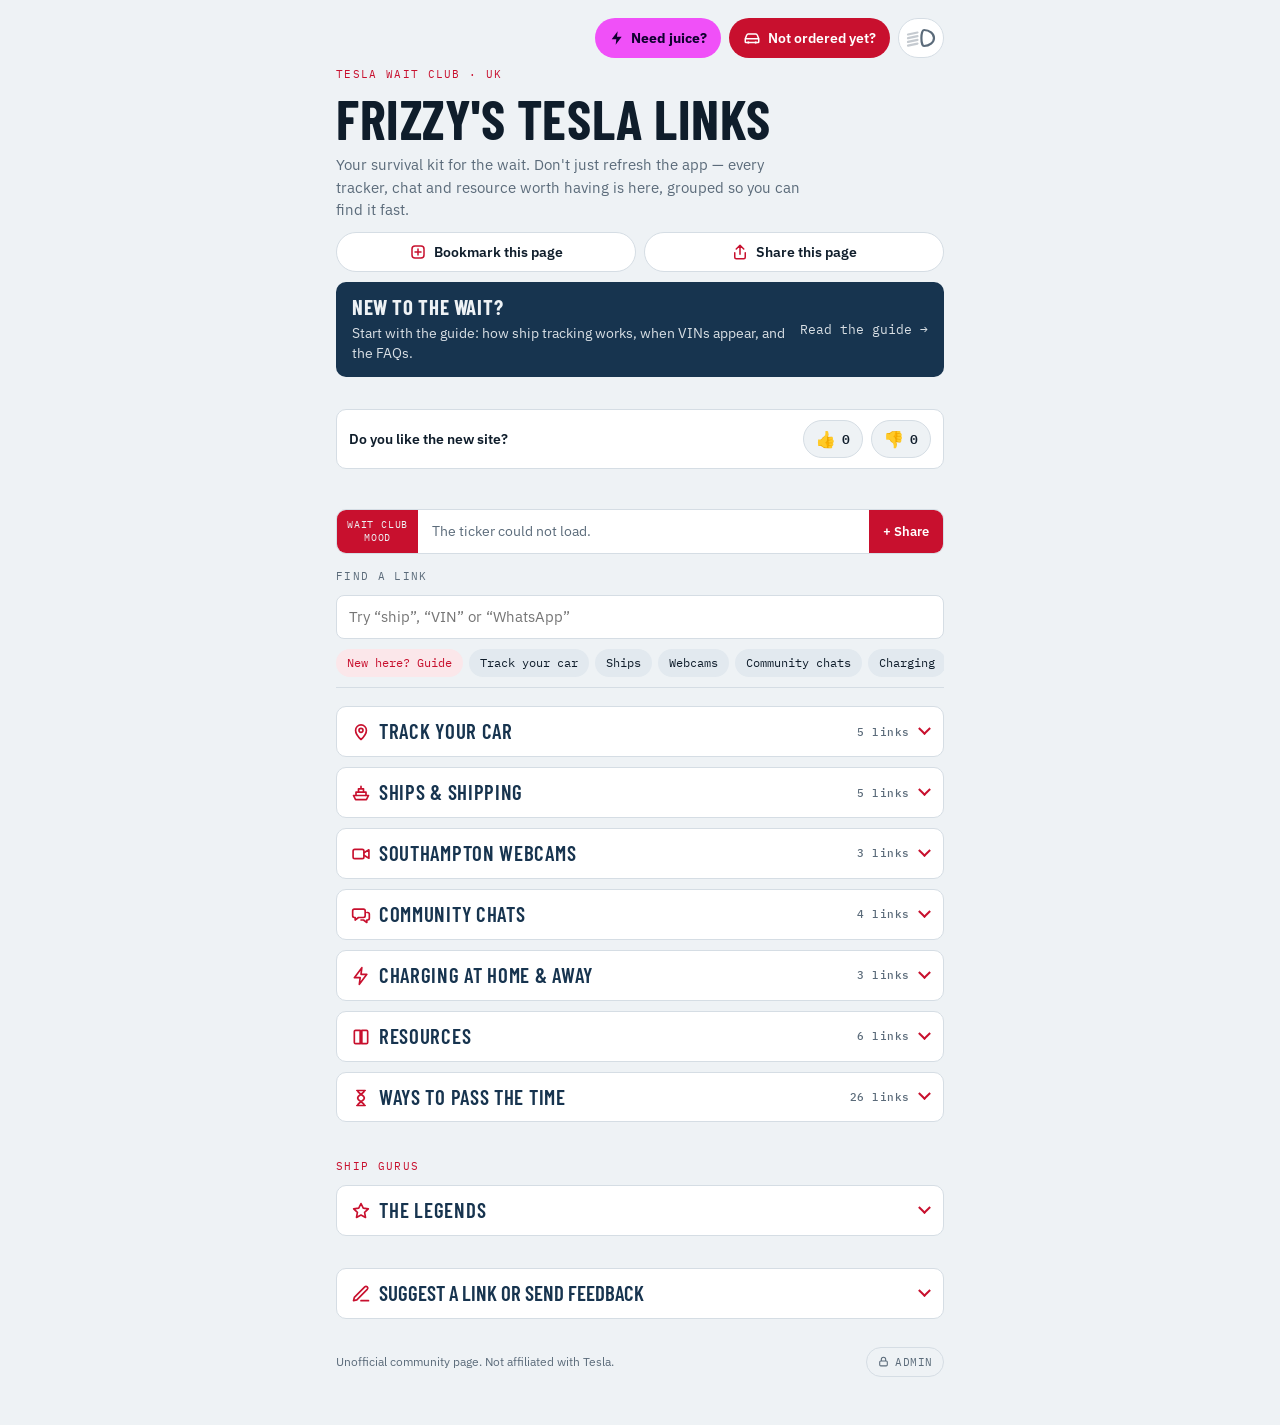
==== index.html @ b21293cb "Add 'Do you like the new site?' thumbs up/down vote Every press counts (max 20 per visitor per hour)" ====
<!doctype html>
<html lang="en-GB">
<head>
<meta charset="utf-8">
<meta name="viewport" content="width=device-width, initial-scale=1, viewport-fit=cover">
<title>Frizzy's Tesla Links</title>
<meta name="description" content="Your survival kit for the Tesla Wait Club: delivery trackers, ship tracking, Southampton webcams, community chats and FAQs.">
<meta property="og:title" content="Frizzy's Tesla Links">
<meta property="og:description" content="Your survival kit for the Tesla Wait Club: trackers, ships, webcams, chats and FAQs.">
<meta property="og:type" content="website">
<meta name="theme-color" content="#17344f">
<link rel="manifest" href="/manifest.webmanifest">
<link rel="apple-touch-icon" href="/icons/apple-touch-icon.png">
<meta name="apple-mobile-web-app-title" content="Tesla Links">
<meta name="mobile-web-app-capable" content="yes">
<meta name="apple-mobile-web-app-capable" content="yes">
<link rel="icon" href="data:image/svg+xml,%3Csvg xmlns='http://www.w3.org/2000/svg' viewBox='0 0 32 32'%3E%3Crect width='32' height='32' rx='7' fill='%2317344f'/%3E%3Cpath d='M6 19h20l-3 6H9z' fill='%23fff'/%3E%3Crect x='11' y='12' width='10' height='6' fill='%23c8102e'/%3E%3C/svg%3E">
<style>:root{padding-top:env(safe-area-inset-top,0px);padding-bottom:env(safe-area-inset-bottom,0px)}body{margin:0}img{max-width:100%}[hidden]{display:none!important}</style>
<link rel="preconnect" href="https://fonts.googleapis.com">
<link rel="preconnect" href="https://fonts.gstatic.com" crossorigin>
<link rel="stylesheet" href="https://fonts.googleapis.com/css2?family=Barlow+Condensed:wght@600;700&family=IBM+Plex+Sans:wght@400;500;600&family=IBM+Plex+Mono:wght@500&display=swap">
<link rel="stylesheet" href="/styles.css">
<script src="/theme.js"></script>
<link rel="preload" href="/api/links" as="fetch" crossorigin>
</head>
<body>
<div class="news" id="news" hidden>
  <a class="news-label" href="https://electrek.co/guides/tesla/" target="_blank" rel="noopener">Tesla news</a>
  <div class="news-viewport"><div class="news-track" id="news-track"></div></div>
</div>
<div class="wrap">
  <div class="topbar" id="topbar">
    <a class="admin-pill" id="admin-pill" href="/admin" hidden><svg viewBox="0 0 24 24" aria-hidden="true"><rect x="5" y="11" width="14" height="9" rx="2" fill="none" stroke="currentColor" stroke-width="2"/><path d="M8 11V8a4 4 0 0 1 8 0v3" fill="none" stroke="currentColor" stroke-width="2"/></svg>Edit links</a>
    <a class="juice-btn" data-id="share-octopus-energy-great-thyme-51" href="https://share.octopus.energy/great-thyme-51" target="_blank" rel="noopener" title="Octopus Energy referral: share £100 when you switch"><svg viewBox="0 0 24 24" aria-hidden="true"><path d="M13 2 4 14h7l-1 8 9-12h-7l1-8z" fill="currentColor"/></svg>Need juice?</a>
    <a class="order-btn" data-id="ts-la-fraser164326" href="https://ts.la/fraser164326" target="_blank" rel="noopener"><svg viewBox="0 0 24 24" aria-hidden="true"><path d="M3 13l2-5a2 2 0 0 1 1.9-1.4h10.2A2 2 0 0 1 19 8l2 5v4a1 1 0 0 1-1 1h-1.5M3 13v4a1 1 0 0 0 1 1h1.5M3 13h18M8.5 18h7" fill="none" stroke="currentColor" stroke-width="2" stroke-linecap="round" stroke-linejoin="round"/><circle cx="7" cy="18" r="1.6" fill="currentColor"/><circle cx="17" cy="18" r="1.6" fill="currentColor"/></svg>Not ordered yet?</a>
  </div>
  <header>
    <div class="eyebrow">Tesla Wait Club · UK</div>
    <h1>Frizzy's Tesla Links</h1>
    <p class="lede">Your survival kit for the wait. Don't just refresh the app — every tracker, chat and resource worth having is here, grouped so you can find it fast.</p>
    <div class="actbar">
      <button type="button" class="act" id="btn-install"><svg viewBox="0 0 24 24" aria-hidden="true"><rect x="4" y="4" width="16" height="16" rx="4" fill="none" stroke="currentColor" stroke-width="2"/><path d="M12 8v8M8 12h8" fill="none" stroke="currentColor" stroke-width="2" stroke-linecap="round"/></svg><span class="label">Add to Home Screen</span></button>
      <button type="button" class="act" id="btn-share" data-url="/"><svg viewBox="0 0 24 24" aria-hidden="true"><path d="M12 3v12M7 8l5-5 5 5M5 13v6a2 2 0 0 0 2 2h10a2 2 0 0 0 2-2v-6" fill="none" stroke="currentColor" stroke-width="2" stroke-linecap="round" stroke-linejoin="round"/></svg><span class="label">Share this page</span></button>
    </div>
    <p class="howto" id="howto" hidden></p>
    <a class="newhere" href="/guide"><strong>New to the wait?</strong><span>Start with the guide: how ship tracking works, when VINs appear, and the FAQs.</span><span class="go">Read the guide →</span></a>
  </header>

  <section class="vote" id="vote" aria-label="Do you like the new site?">
    <span class="vote-q">Do you like the new site?</span>
    <div class="vote-btns">
      <button type="button" class="vote-btn" data-v="up" aria-label="Thumbs up"><span aria-hidden="true">👍</span><span class="vote-n" id="vote-up">0</span></button>
      <button type="button" class="vote-btn" data-v="down" aria-label="Thumbs down"><span aria-hidden="true">👎</span><span class="vote-n" id="vote-down">0</span></button>
    </div>
    <span class="vote-thanks" id="vote-thanks" aria-live="polite"></span>
  </section>

  <section class="mood" id="mood" aria-label="How the Wait Club is feeling">
    <div class="mood-bar">
      <span class="mood-label">Wait Club<br>mood</span>
      <div class="mood-viewport" id="mood-viewport"><div class="mood-track" id="mood-track"><span class="mood-empty">Loading…</span></div></div>
      <button type="button" class="mood-add" id="mood-add" aria-expanded="false" aria-controls="mood-form">+ Share</button>
    </div>
    <form class="mood-form" id="mood-form" hidden novalidate>
      <p class="mood-intro">How are you feeling about the wait today? Your post shows on the ticker for 12 hours.</p>
      <div class="field">
        <label for="mood-name">Your name</label>
        <input id="mood-name" type="text" maxlength="30" autocomplete="nickname" placeholder="First name or TMC username">
      </div>
      <fieldset class="mood-pick">
        <legend>How are you feeling?</legend>
        <div class="mood-options" id="mood-options"></div>
      </fieldset>
      <div class="field">
        <label for="mood-text">Anything to add? <span class="opt">optional, 140 characters</span></label>
        <input id="mood-text" type="text" maxlength="140" placeholder="e.g. VIN just appeared, ship's past Singapore!">
      </div>
      <p class="err" id="mood-err" hidden></p>
      <div class="actions">
        <button type="submit" id="mood-send">Post to the ticker</button>
        <button type="button" class="ghost" id="mood-cancel">Cancel</button>
      </div>
      <p class="hint">Keep it friendly. Posts can be removed by the page owner.</p>
    </form>
  </section>

  <div class="toolbar">
    <label for="q" class="eyebrow" style="color:var(--muted)">Find a link</label>
    <input id="q" class="search" type="search" placeholder="Try “ship”, “VIN” or “WhatsApp”" autocomplete="off">
    <nav class="chips" id="chips" aria-label="Sections">
      <a href="/guide" class="chip-guide">New here? Guide</a>
      <a href="#legends" data-static>Legends</a>
      <a href="#feedback" data-static>Suggest a link</a>
    </nav>
  </div>

  <section class="popular" id="popular" hidden>
    <h2 class="sub">Most used this week</h2>
    <ol class="pop-list" id="pop-list"></ol>
  </section>

  <main id="list" aria-live="polite">
    <p class="loading" id="loading">Loading links…</p>
  </main>
  <p class="empty" id="empty">No links match that. Try a shorter word.</p>

  <template id="extra-passtime" data-fold="Distractions from the internet">
      <h3 class="sub">The official Wait Club routine</h3>
      <ul class="routine">
        <li><span class="tick" aria-hidden="true"></span><span>Check the status in your Tesla app every few minutes of every day</span></li>
        <li><span class="tick" aria-hidden="true"></span><span><a data-id="tesla-com-en-gb-drive" href="https://www.tesla.com/en_gb/drive" target="_blank" rel="noopener">Book a test drive</a>, just for the fun of it</span></li>
        <li><span class="tick" aria-hidden="true"></span><span>Once you know which boat has your car, track it on <a data-id="tesla-propl-eu" href="https://tesla.propl.eu/" target="_blank" rel="noopener">Tesla Ships</a> and <a data-id="marinetraffic-com" href="https://www.marinetraffic.com/" target="_blank" rel="noopener">MarineTraffic</a>, even though you checked 5 minutes ago</span></li>
        <li><span class="tick" aria-hidden="true"></span><span>Check the <a data-id="teslamotorsclub-com-tmc-threads-2025-shipping-movements-319517-l" href="https://teslamotorsclub.com/tmc/threads/2025-shipping-movements.319517/latest" target="_blank" rel="noopener">forums</a></span></li>
        <li><span class="tick" aria-hidden="true"></span><span>Read the latest expert post from <a data-id="teslamotorsclub-com-tmc-search-member" href="https://teslamotorsclub.com/tmc/search/member?user_id=268404" target="_blank" rel="noopener">@Temboa</a></span></li>
      </ul>

  </template>

  <section class="guide" id="legends">
    <div class="eyebrow">Ship gurus</div>
    <h2 class="guide-title">The legends</h2>
    <p class="guide-lede">Looking for help? Watch for posts from these two.</p>

    <div class="legend">
      <div class="legend-head"><span class="handle">@Temboa</span><span class="status on">Active</span></div>
      <p>Active on the TMC forum, currently posting every other day on confirmed and suspected ships.</p>
      <a data-id="teslamotorsclub-com-tmc-search-member" class="legend-link" href="https://teslamotorsclub.com/tmc/search/member?user_id=268404" target="_blank" rel="noopener">See @Temboa's latest posts ↗</a>
    </div>

    <div class="legend">
      <div class="legend-head"><span class="handle">@Mr Miserable</span><span class="status">On a break</span></div>
      <p>Ran the ship (pardon the pun) from the days his first Tesla was built and shipped from the USA. Now taking a well-earned break.</p>
      <details>
        <summary>His story</summary>
        <div class="det">
          <p>How he came to run the shipping forum is a classic case of "if you want it done right, do it yourself".</p>
          <ul>
            <li><strong>The personal quest:</strong> like many early Tesla owners, he was frustrated by the lack of news about his own delivery. So he started digging into maritime data to find the ship carrying his car.</li>
            <li><strong>The method:</strong> he cross-referenced VIN registrations, port schedules at Pier 80 in San Francisco, and satellite AIS tracking of car carriers.</li>
            <li><strong>The name:</strong> legend has it his username reflects the miserable experience of waiting for a Tesla with no updates. By sharing what he found on TMC, he went from frustrated customer to the main source of information for thousands of others.</li>
            <li><strong>Taking the helm:</strong> his tracking became so accurate, often beating Tesla's own sales advisers on delivery dates, that he was asked to lead and moderate the Shipping Movements threads.</li>
          </ul>
          <p><strong>What he gave the community</strong></p>
          <ul>
            <li><strong>The shipping spreadsheet:</strong> detailed tracking of every ship from Pier 80 to Zeebrugge or Oslo.</li>
            <li><strong>Ship-spotting guides:</strong> he taught people to use the Panama Canal webcams to watch their cars pass through the locks.</li>
            <li><strong>The support group:</strong> he turned the miserable wait into a shared hobby, where waiting became an investigative sport.</li>
          </ul>
        </div>
      </details>
    </div>
  </section>

  <div class="contact" id="feedback">
    <h2>Suggest a link or send feedback</h2>
    <p>Found something useful for the wait, or spotted a broken link? Send it here.</p>
    <form id="fb" class="fb" novalidate>
      <div class="field">
        <label for="fb-type">What's it about?</label>
        <select id="fb-type">
          <option>Suggest a new link</option>
          <option>A link is broken or out of date</option>
          <option>Correction to the guide or FAQs</option>
          <option>General feedback</option>
        </select>
      </div>
      <div class="field">
        <label for="fb-name">Your name or TMC username <span class="opt">optional</span></label>
        <input id="fb-name" type="text" autocomplete="name" maxlength="80">
      </div>
      <div class="field">
        <label for="fb-link">Link <span class="opt">optional</span></label>
        <input id="fb-link" type="url" inputmode="url" placeholder="https://" maxlength="600">
      </div>
      <div class="field">
        <label for="fb-msg">Message</label>
        <textarea id="fb-msg" rows="4" maxlength="2000" placeholder="What is it, and why is it useful?"></textarea>
      </div>
      <p class="err" id="fb-err" hidden></p>
      <div class="actions">
        <button type="submit" id="fb-send">Send</button>
      </div>
      <p class="ok" id="fb-ok" hidden>Thanks, your message has been sent.</p>
    </form>
  </div>

  <section class="stats" id="stats" aria-label="Site stats">
    <h2 class="sub">Site stats</h2>
    <dl class="stat-grid">
      <div class="stat"><dt>Visitors</dt><dd><span class="stat-n" id="st-v-total">–</span><span class="stat-when">since Oct 2026</span></dd></div>
      <div class="stat"><dt>Visitors</dt><dd><span class="stat-n" id="st-v-week">–</span><span class="stat-when">last 7 days</span></dd></div>
      <div class="stat"><dt>Link clicks</dt><dd><span class="stat-n" id="st-c-total">–</span><span class="stat-when">since Oct 2026</span></dd></div>
      <div class="stat"><dt>Link clicks</dt><dd><span class="stat-n" id="st-c-week">–</span><span class="stat-when">last 7 days</span></dd></div>
    </dl>
  </section>

  <footer><span>Unofficial community page. Not affiliated with Tesla.</span><a class="admin-link" href="/admin"><svg viewBox="0 0 24 24" aria-hidden="true"><rect x="5" y="11" width="14" height="9" rx="2" fill="none" stroke="currentColor" stroke-width="2"/><path d="M8 11V8a4 4 0 0 1 8 0v3" fill="none" stroke="currentColor" stroke-width="2"/></svg>Admin</a></footer>
</div>
<script src="/share.js" defer></script>
<script src="/app.js" defer></script>
<script defer src="/_vercel/insights/script.js"></script>
</body>
</html>
---- styles.css ----
/* Layout: a single-column "shipping manifest" — grouped link rows with port-code tags, sticky search and section chips */
:root {
  --bg: #eef2f5;
  --surface: #ffffff;
  --ink: #0f1d2b;
  --muted: #5b6b7a;
  --line: #d5dde4;
  --accent: #c8102e;
  --accent-soft: #fbe7ea;
  --harbour: #17344f;
  --chip: #e2e9ef;
  --beam: #e8a400;
  --octo: #f050f8;
  --octo-ink: #100030;
  --font-display: "Barlow Condensed", "Arial Narrow", sans-serif;
  --font-body: "IBM Plex Sans", system-ui, -apple-system, "Segoe UI", sans-serif;
  --font-mono: "IBM Plex Mono", ui-monospace, Menlo, monospace;
}
@media (prefers-color-scheme: dark) {
  :root:not([data-theme="light"]) {
    --bg: #0b141d; --surface: #13202c; --ink: #e7eef4; --muted: #93a4b4;
    --line: #22344a; --accent: #ff4d5e; --accent-soft: #3a1820; --harbour: #8fb7da; --chip: #1c2d3d; --beam: #ffd34d;
    color-scheme: dark;
  }
}
:root[data-theme="dark"] {
  --bg: #0b141d; --surface: #13202c; --ink: #e7eef4; --muted: #93a4b4;
  --line: #22344a; --accent: #ff4d5e; --accent-soft: #3a1820; --harbour: #8fb7da; --chip: #1c2d3d; --beam: #ffd34d;
  color-scheme: dark;
}
* { box-sizing: border-box; }
body { background: var(--bg); color: var(--ink); font-family: var(--font-body); font-size: 15px; line-height: 1.5; }
.wrap { max-width: 640px; margin: 0 auto; padding-inline: 16px; padding-block: 28px 48px; }

header { display: grid; gap: 10px; padding-block-end: 18px; }
.eyebrow { font-family: var(--font-mono); font-size: 11px; letter-spacing: .12em; text-transform: uppercase; color: var(--accent); }
h1 { font-family: var(--font-display); font-weight: 700; font-size: clamp(2.4rem, 9vw, 3.4rem); line-height: .95; margin: 0; letter-spacing: .01em; text-transform: uppercase; text-wrap: balance; }
.lede { margin: 0; color: var(--muted); max-width: 52ch; }

.toolbar { position: sticky; top: env(safe-area-inset-top, 0px); z-index: 5; background: var(--bg); padding-block: 10px; display: grid; gap: 10px; border-bottom: 1px solid var(--line); }
.search { width: 100%; font: inherit; color: var(--ink); background: var(--surface); border: 1px solid var(--line); border-radius: 8px; padding: 10px 12px; }
.search:focus { outline: 2px solid var(--accent); outline-offset: 1px; border-color: transparent; }
.chips { display: flex; gap: 6px; overflow-x: auto; scrollbar-width: none; }
.chips a { flex: none; font-family: var(--font-mono); font-size: 12px; text-decoration: none; color: var(--ink); background: var(--chip); border-radius: 999px; padding: 5px 11px; }
.chips a:hover, .chips a:focus-visible { background: var(--harbour); color: var(--bg); outline: none; }

section { padding-block-start: 26px; scroll-margin-top: 110px; }
section h2 { display: flex; align-items: baseline; gap: 10px; font-family: var(--font-display); font-weight: 600; font-size: 1.45rem; text-transform: uppercase; letter-spacing: .03em; margin: 0 0 4px; color: var(--harbour); }
section h2 .count { font-family: var(--font-mono); font-size: 11px; font-weight: 500; color: var(--muted); letter-spacing: .05em; }
section > p { margin: 0 0 10px; color: var(--muted); font-size: 13.5px; }

ul.links { list-style: none; margin: 0; padding: 0; background: var(--surface); border: 1px solid var(--line); border-radius: 10px; overflow: hidden; }
ul.links li + li { border-top: 1px solid var(--line); }
ul.links a { display: grid; grid-template-columns: 52px 1fr auto; gap: 12px; align-items: center; padding: 12px 14px; color: inherit; text-decoration: none; }
ul.links a:hover { background: var(--chip); }
ul.links a:focus-visible { outline: 2px solid var(--accent); outline-offset: -2px; }
.code { font-family: var(--font-mono); font-size: 11px; letter-spacing: .06em; color: var(--harbour); border: 1px solid var(--line); border-radius: 4px; text-align: center; padding: 3px 0; }
.txt { min-width: 0; }
.txt strong { display: block; font-weight: 600; }
.txt span { display: block; color: var(--muted); font-size: 13px; }
.host { font-family: var(--font-mono); font-size: 11px; color: var(--muted); white-space: nowrap; }
.arrow { color: var(--accent); }
@media (max-width: 460px) { .host-name { display: none; } }

.guide { padding-block: 4px 22px; display: grid; gap: 10px; }
.guide-title { font-family: var(--font-display); font-weight: 600; font-size: 1.6rem; line-height: 1.05; text-wrap: balance; text-transform: uppercase; letter-spacing: .03em; margin: 0; color: var(--harbour); }
.guide-lede { margin: 0; color: var(--muted); font-size: 13.5px; }
.voyage { list-style: none; margin: 4px 0 6px; padding: 0 0 0 18px; border-left: 2px dashed var(--harbour); display: grid; gap: 12px; }
.voyage li { position: relative; display: grid; gap: 1px; }
.voyage li::before { content: ""; position: absolute; left: -25px; top: 5px; width: 12px; height: 12px; border-radius: 50%; background: var(--bg); border: 2px solid var(--harbour); }
.voyage li:last-child::before { background: var(--accent); border-color: var(--accent); }
.stop { font-family: var(--font-mono); font-size: 12px; letter-spacing: .06em; text-transform: uppercase; color: var(--harbour); }
.what { font-size: 14px; }
details { background: var(--surface); border: 1px solid var(--line); border-radius: 10px; }
summary { cursor: pointer; font-weight: 600; padding: 12px 14px; list-style: none; display: flex; justify-content: space-between; gap: 12px; }
summary::-webkit-details-marker { display: none; }
summary::after { content: "+"; font-family: var(--font-mono); color: var(--accent); }
details[open] summary::after { content: "–"; }
summary:focus-visible { outline: 2px solid var(--accent); outline-offset: -2px; border-radius: 10px; }
.det { padding: 0 14px 14px; display: grid; gap: 10px; font-size: 14px; max-width: 65ch; }
.det p, .det ul { margin: 0; }
.det ul { padding-left: 18px; display: grid; gap: 6px; }
.det a { color: var(--accent); }
.route { border-collapse: collapse; width: 100%; font-size: 13.5px; font-variant-numeric: tabular-nums; }
.route th, .route td { text-align: left; padding: 6px 8px; border-bottom: 1px solid var(--line); }
.route th { font-family: var(--font-mono); font-size: 11px; font-weight: 500; text-transform: uppercase; letter-spacing: .05em; color: var(--muted); }
.route td:last-child, .route th:last-child { text-align: right; white-space: nowrap; }
#legends { margin-top: 26px; scroll-margin-top: 110px; }
#guide, #faqs { scroll-margin-top: 110px; }
.legend { background: var(--surface); border: 1px solid var(--line); border-radius: 10px; padding: 14px; display: grid; gap: 8px; }
.legend p { margin: 0; font-size: 14px; }
.legend details { border: 0; border-top: 1px solid var(--line); border-radius: 0; margin-inline: -14px; margin-bottom: -14px; }
.legend-head { display: flex; justify-content: space-between; align-items: baseline; gap: 10px; flex-wrap: wrap; }
.handle { font-family: var(--font-display); font-weight: 700; font-size: 1.35rem; letter-spacing: .02em; }
.status { font-family: var(--font-mono); font-size: 11px; text-transform: uppercase; letter-spacing: .06em; color: var(--muted); background: var(--chip); padding: 2px 8px; border-radius: 999px; }
.status.on { color: var(--accent); background: var(--accent-soft); }
.legend-link { color: var(--accent); font-size: 13.5px; font-weight: 600; text-decoration: none; }
.legend-link:hover { text-decoration: underline; }
.sub { font-family: var(--font-mono); font-size: 11px; font-weight: 500; text-transform: uppercase; letter-spacing: .1em; color: var(--muted); margin: 16px 0 8px; }
.routine { list-style: none; margin: 0; padding: 0; display: grid; gap: 8px; }
.routine li { display: grid; grid-template-columns: 18px 1fr; gap: 10px; align-items: start; font-size: 14px; }
.routine .tick { width: 16px; height: 16px; margin-top: 3px; border: 2px solid var(--harbour); border-radius: 4px; }
.routine a { color: var(--accent); }
.fun { list-style: none; margin: 0; padding: 0; display: grid; grid-template-columns: repeat(auto-fill, minmax(min(100%, 260px), 1fr)); gap: 8px; }
.fun a { height: 100%; display: grid; align-content: start; gap: 3px; padding: 11px 13px; background: var(--surface); border: 1px solid var(--line); border-radius: 8px; color: inherit; text-decoration: none; }
.fun a:hover { border-color: var(--harbour); }
.fun a:focus-visible { outline: 2px solid var(--accent); outline-offset: 1px; }
.fun strong { font-weight: 600; }
.fun span { color: var(--muted); font-size: 13px; }
.fun .tag { justify-self: start; margin-top: 4px; font-style: normal; font-family: var(--font-mono); font-size: 10.5px; letter-spacing: .05em; text-transform: uppercase; color: var(--harbour); background: var(--chip); padding: 2px 7px; border-radius: 999px; }
.fun .tag.ev { color: var(--accent); background: var(--accent-soft); }
.empty { display: none; padding: 30px 0; color: var(--muted); text-align: center; }

.contact { margin-top: 30px; display: grid; gap: 8px; padding: 16px; border: 1px dashed var(--line); border-radius: 10px; }
.contact h2 { font-family: var(--font-display); font-weight: 600; text-transform: uppercase; font-size: 1.2rem; margin: 0; color: var(--harbour); }
.contact p { margin: 0; color: var(--muted); font-size: 13.5px; }
.mailrow { display: flex; flex-wrap: wrap; gap: 8px; align-items: center; }
.mail { font-family: var(--font-mono); font-size: 13px; user-select: all; background: var(--chip); padding: 6px 10px; border-radius: 6px; overflow-wrap: anywhere; }
button { font: inherit; font-size: 13px; font-weight: 600; cursor: pointer; color: #fff; background: var(--accent); border: 0; border-radius: 6px; padding: 7px 14px; }
button:focus-visible { outline: 2px solid var(--ink); outline-offset: 2px; }
.fb { display: grid; gap: 12px; margin-top: 4px; }
.field { display: grid; gap: 4px; }
.field label { font-size: 13px; font-weight: 600; }
.opt { font-weight: 400; color: var(--muted); font-size: 12px; }
.fb input, .fb select, .fb textarea { width: 100%; font: inherit; font-size: 15px; color: var(--ink); background: var(--surface); border: 1px solid var(--line); border-radius: 8px; padding: 9px 11px; }
.fb textarea { resize: vertical; min-height: 90px; }
.fb input:focus, .fb select:focus, .fb textarea:focus { outline: 2px solid var(--accent); outline-offset: 1px; border-color: transparent; }
.actions { display: flex; flex-wrap: wrap; gap: 8px; }
.actions button { padding: 10px 16px; font-size: 14px; }
button.ghost { background: transparent; color: var(--ink); border: 1px solid var(--line); }
.err { margin: 0; color: var(--accent); font-size: 13px; font-weight: 600; }
.hint { margin: 0; font-size: 12.5px; color: var(--muted); }
.contact { scroll-margin-top: 110px; }
footer { margin-top: 28px; font-size: 12px; color: var(--muted); display: flex; justify-content: space-between; align-items: center; gap: 12px; flex-wrap: wrap; }
@media (prefers-reduced-motion: no-preference) { html { scroll-behavior: smooth; } }

/* New-visitor banner and guide page */
.newhere { display: grid; grid-template-columns: 1fr auto; gap: 4px 14px; align-items: center; background: var(--harbour); color: var(--bg); border-radius: 10px; padding: 14px 16px; text-decoration: none; }
.newhere strong { font-family: var(--font-display); font-weight: 700; font-size: 1.3rem; line-height: 1.1; text-transform: uppercase; letter-spacing: .03em; }
.newhere span { grid-column: 1; font-size: 13.5px; opacity: .9; }
.newhere .go { grid-column: 2; grid-row: 1 / span 2; font-family: var(--font-mono); font-size: 13px; white-space: nowrap; }
.newhere:hover .go { text-decoration: underline; }
.newhere:focus-visible { outline: 2px solid var(--accent); outline-offset: 2px; }
.chips a.chip-guide { background: var(--accent-soft); color: var(--accent); }
.back { font-family: var(--font-mono); font-size: 12px; color: var(--accent); text-decoration: none; justify-self: start; }
.back:hover { text-decoration: underline; }
.cta { margin-top: 26px; display: grid; gap: 8px; justify-items: start; padding: 16px; border: 1px dashed var(--line); border-radius: 10px; }
.cta p { margin: 0; color: var(--muted); font-size: 14px; }
.btn { display: inline-block; font-weight: 600; font-size: 14px; color: #fff; background: var(--accent); border-radius: 6px; padding: 10px 16px; text-decoration: none; }
.btn:focus-visible { outline: 2px solid var(--ink); outline-offset: 2px; }

/* Share and Add to Home Screen */
.actbar { display: flex; flex-wrap: wrap; gap: 8px; }
.act { flex: 1 1 0; min-width: max-content; justify-content: center; display: inline-flex; align-items: center; gap: 7px; font: inherit; font-size: 13.5px; font-weight: 600; color: var(--ink); background: var(--surface); border: 1px solid var(--line); border-radius: 999px; padding: 9px 12px; cursor: pointer; }
.act svg { width: 18px; height: 18px; color: var(--accent); flex: none; }
.act:hover { border-color: var(--harbour); }
.act:focus-visible { outline: 2px solid var(--accent); outline-offset: 2px; }
.howto { margin: 0; font-size: 13.5px; background: var(--accent-soft); border-radius: 8px; padding: 10px 12px; }
.howto kbd { font-family: var(--font-mono); font-size: 12px; background: var(--surface); border: 1px solid var(--line); border-radius: 4px; padding: 1px 5px; }
.ios-share { display: inline-block; width: 15px; height: 15px; vertical-align: -2px; background: currentColor; -webkit-mask: url("data:image/svg+xml,%3Csvg xmlns='http://www.w3.org/2000/svg' viewBox='0 0 24 24'%3E%3Cpath d='M12 3v12M7 8l5-5 5 5M5 13v6a2 2 0 0 0 2 2h10a2 2 0 0 0 2-2v-6' fill='none' stroke='black' stroke-width='2.2' stroke-linecap='round' stroke-linejoin='round'/%3E%3C/svg%3E") center/contain no-repeat; mask: url("data:image/svg+xml,%3Csvg xmlns='http://www.w3.org/2000/svg' viewBox='0 0 24 24'%3E%3Cpath d='M12 3v12M7 8l5-5 5 5M5 13v6a2 2 0 0 0 2 2h10a2 2 0 0 0 2-2v-6' fill='none' stroke='black' stroke-width='2.2' stroke-linecap='round' stroke-linejoin='round'/%3E%3C/svg%3E") center/contain no-repeat; }

/* Click counts */
.hits { font-family: var(--font-mono); font-size: 11px; color: var(--muted); font-variant-numeric: tabular-nums; white-space: nowrap; }
.hits:not(:empty) { margin-right: 6px; }
.host .hits:not(:empty) + .arrow { margin-left: 0; }
.fun .hits:empty { display: none; }
.fun .hits { justify-self: start; margin-top: 2px; }
@media (max-width: 460px) { .host { display: inline-flex; align-items: baseline; } }

/* Loading, popular row, feedback states */
.loading { color: var(--muted); padding: 26px 0; margin: 0; }
.popular { padding-block-start: 18px; }
.popular.searching { display: none; }
.popular .sub { margin-top: 0; }
.pop-list { list-style: none; margin: 0; padding: 0; display: flex; gap: 8px; overflow-x: auto; scrollbar-width: none; counter-reset: pop; }
.pop-list li { flex: none; counter-increment: pop; }
.pop-list a { display: grid; gap: 2px; min-width: 150px; max-width: 220px; padding: 10px 12px 10px 34px; position: relative; background: var(--surface); border: 1px solid var(--line); border-radius: 10px; color: inherit; text-decoration: none; }
.pop-list a::before { content: counter(pop); position: absolute; left: 12px; top: 10px; font-family: var(--font-display); font-weight: 700; font-size: 1.2rem; line-height: 1; color: var(--accent); }
.pop-list a:hover { border-color: var(--harbour); }
.pop-list a:focus-visible { outline: 2px solid var(--accent); outline-offset: 1px; }
.pop-list strong { font-weight: 600; font-size: 14px; white-space: nowrap; overflow: hidden; text-overflow: ellipsis; }
.pop-n { font-family: var(--font-mono); font-size: 11px; color: var(--muted); }
.btn-ghost { display: inline-flex; align-items: center; font-size: 14px; font-weight: 600; color: var(--ink); border: 1px solid var(--line); border-radius: 6px; padding: 10px 16px; text-decoration: none; }
.btn-ghost:focus-visible { outline: 2px solid var(--ink); outline-offset: 2px; }
button:disabled { opacity: .6; cursor: progress; }
.ok { margin: 0; color: var(--harbour); font-weight: 600; font-size: 14px; }

/* Admin access */
.admin-link { display: inline-flex; align-items: center; gap: 5px; color: var(--muted); text-decoration: none; font-family: var(--font-mono); font-size: 11px; letter-spacing: .05em; text-transform: uppercase; padding: 6px 10px; border: 1px solid var(--line); border-radius: 999px; }
.admin-link:hover { color: var(--ink); border-color: var(--harbour); }
.admin-link svg, .admin-pill svg { width: 13px; height: 13px; flex: none; }
.admin-link:focus-visible, .admin-pill:focus-visible { outline: 2px solid var(--accent); outline-offset: 2px; }
.wrap { position: relative; }
.admin-pill { position: absolute; top: 20px; right: 72px; z-index: 6; display: inline-flex; align-items: center; gap: 6px; font-size: 13px; font-weight: 600; color: var(--bg); background: var(--harbour); text-decoration: none; border-radius: 999px; padding: 7px 13px; }

/* Collapsible card lists */
details.fold { background: transparent; border: 0; border-radius: 0; margin-top: 16px; }
details.fold > summary { display: flex; align-items: center; gap: 10px; padding: 12px 14px; background: var(--surface); border: 1px solid var(--line); border-radius: 10px; font-weight: 600; }
details.fold > summary::after { content: "Show"; margin-left: auto; font-family: var(--font-mono); font-size: 12px; font-weight: 500; color: var(--accent); }
details.fold[open] > summary::after { content: "Hide"; }
details.fold > summary:hover { border-color: var(--harbour); }
.fold-n { font-family: var(--font-mono); font-size: 11px; font-weight: 500; color: var(--muted); background: var(--chip); border-radius: 999px; padding: 2px 8px; }
details.fold[open] > ul.fun { margin-top: 8px; }

/* Collapsible main sections */
section.fsec { padding-block-start: 10px; }
section.fsec:first-child { padding-block-start: 18px; }
h2.fsec-head { margin: 0; display: block; }
.fsec-btn { width: 100%; display: flex; align-items: center; gap: 10px; text-align: left; font: inherit; font-size: 1.3rem; line-height: 1.1; text-transform: inherit; letter-spacing: inherit; color: inherit; background: var(--surface); border: 1px solid var(--line); border-radius: 10px; padding: 13px 14px; cursor: pointer; }
.fsec-btn:hover { border-color: var(--harbour); }
.fsec-btn:focus-visible { outline: 2px solid var(--accent); outline-offset: 2px; }
.fsec-title { min-width: 0; flex: 1; }
.fsec-btn .count { white-space: nowrap; text-transform: none; }
.fsec-btn .chev { flex: none; align-self: center; width: 9px; height: 9px; border-right: 2px solid var(--accent); border-bottom: 2px solid var(--accent); transform: rotate(45deg) translate(-2px, -2px); transition: transform .15s ease; }
.fsec.open .fsec-btn { border-bottom-left-radius: 4px; border-bottom-right-radius: 4px; }
.fsec.open .fsec-btn .chev { transform: rotate(-135deg) translate(-2px, -2px); }
.fsec-body { padding-block: 10px 6px; }
.fsec-body > p { margin: 0 0 10px; color: var(--muted); font-size: 13.5px; }
#legends.fsec .fsec-btn { font-size: 1.3rem; }
#legends.fsec .fsec-body { display: grid; gap: 10px; }
#legends.fsec .fsec-body[hidden] { display: none; }
@media (prefers-reduced-motion: reduce) { .fsec-btn .chev { transition: none; } }

/* Feedback folds like the other sections */
.contact.fsec { display: block; border: 0; padding: 0; margin-top: 10px; }
.contact.fsec h2.fsec-head { margin: 0; }
.contact.fsec .fsec-body { display: grid; gap: 8px; padding-block: 12px 4px; }
.contact.fsec .fsec-body[hidden] { display: none; }

/* Section heading icons */
.sec-icon { width: 20px; height: 20px; color: var(--accent); vertical-align: -3px; margin-right: 8px; flex: none; }

/* Light/dark toggle: a headlight that switches on for dark mode */
.theme-toggle { position: absolute; top: 16px; right: 16px; z-index: 7; width: 46px; height: 40px; padding: 0; display: grid; place-items: center; background: var(--surface); border: 1px solid var(--line); border-radius: 999px; cursor: pointer; color: var(--muted); }
.theme-toggle svg { width: 32px; height: 24px; overflow: visible; }
.theme-toggle .lamp { fill: none; stroke: currentColor; transition: fill .2s ease, stroke .2s ease; }
.theme-toggle .beams { stroke: currentColor; opacity: .35; transition: opacity .2s ease, stroke .2s ease; }
.theme-toggle.on { color: var(--beam); border-color: var(--beam); box-shadow: 0 0 0 3px color-mix(in srgb, var(--beam) 18%, transparent); }
.theme-toggle.on .lamp { fill: var(--beam); stroke: var(--beam); }
.theme-toggle.on .beams { opacity: 1; filter: drop-shadow(0 0 3px var(--beam)); }
.theme-toggle:hover { border-color: var(--harbour); }
.theme-toggle:focus-visible { outline: 2px solid var(--accent); outline-offset: 2px; }
header > .eyebrow, header > h1 { padding-right: 58px; }
@media (prefers-reduced-motion: reduce) { .theme-toggle .lamp, .theme-toggle .beams { transition: none; } }

/* Wait Club mood ticker */
.mood { margin-block: 14px 4px; }
.mood-bar { display: grid; grid-template-columns: auto minmax(0, 1fr) auto; align-items: stretch; background: var(--surface); border: 1px solid var(--line); border-radius: 10px; overflow: hidden; }
.mood-label { display: grid; place-items: center; padding: 0 10px; font-family: var(--font-mono); font-size: 10px; line-height: 1.25; letter-spacing: .08em; text-transform: uppercase; text-align: center; color: var(--bg); background: var(--accent); }
.mood-viewport { overflow: hidden; position: relative; cursor: pointer; mask-image: linear-gradient(90deg, transparent, #000 14px, #000 calc(100% - 14px), transparent); -webkit-mask-image: linear-gradient(90deg, transparent, #000 14px, #000 calc(100% - 14px), transparent); }
.mood-track { display: flex; width: max-content; white-space: nowrap; padding: 11px 0; font-size: 14px; }
.mood-track.run { animation: mood-scroll var(--mood-dur, 30s) linear infinite; }
.mood-track.paused { animation-play-state: paused; }
.mood-viewport:hover .mood-track { animation-play-state: paused; }
@keyframes mood-scroll { from { transform: translateX(0); } to { transform: translateX(-50%); } }
.mood-run { display: inline-flex; }
.mood-item { display: inline-flex; align-items: baseline; gap: 6px; padding: 0 22px 0 14px; position: relative; }
.mood-item::after { content: ""; position: absolute; right: 0; top: 50%; width: 5px; height: 5px; border-radius: 50%; background: var(--line); transform: translateY(-50%); }
.mood-emoji { font-size: 16px; }
.mood-item em { font-style: normal; font-weight: 600; color: var(--harbour); }
.mood-text { color: var(--ink); }
.mood-ago { font-family: var(--font-mono); font-size: 11px; color: var(--muted); }
.mood-empty { padding: 0 14px; color: var(--muted); white-space: normal; }
.mood-add { border-radius: 0; padding: 0 14px; font-size: 13px; white-space: nowrap; }
.mood-form { margin-top: 8px; display: grid; gap: 12px; background: var(--surface); border: 1px solid var(--line); border-radius: 10px; padding: 14px; }
.mood-intro { margin: 0; font-size: 14px; color: var(--muted); }
.mood-form .field input { width: 100%; font: inherit; font-size: 15px; color: var(--ink); background: var(--bg); border: 1px solid var(--line); border-radius: 8px; padding: 9px 11px; }
.mood-form .field input:focus { outline: 2px solid var(--accent); outline-offset: 1px; border-color: transparent; }
.mood-form .field label { font-size: 13px; font-weight: 600; }
.mood-pick { border: 0; margin: 0; padding: 0; display: grid; gap: 6px; }
.mood-pick legend { font-size: 13px; font-weight: 600; padding: 0; margin-bottom: 6px; }
.mood-options { display: flex; flex-wrap: wrap; gap: 6px; }
.mood-opt input { position: absolute; opacity: 0; pointer-events: none; }
.mood-opt span { display: inline-block; padding: 7px 12px; border-radius: 999px; border: 1px solid var(--line); background: var(--bg); font-size: 14px; cursor: pointer; }
.mood-opt input:checked + span { background: var(--harbour); color: var(--bg); border-color: var(--harbour); }
.mood-opt input:focus-visible + span { outline: 2px solid var(--accent); outline-offset: 2px; }
.mood-form .actions { display: flex; gap: 8px; flex-wrap: wrap; }
@media (prefers-reduced-motion: reduce) {
  .mood-track.run { animation: none; }
  .mood-viewport { overflow-x: auto; -webkit-mask-image: none; mask-image: none; }
  .mood-run[aria-hidden="true"] { display: none; }
}

/* Top bar: Edit links (admins), Not ordered yet?, headlight toggle */
.topbar { display: flex; justify-content: flex-end; align-items: center; gap: 8px; margin-top: -10px; margin-bottom: 8px; flex-wrap: wrap; }
.topbar .admin-pill, .topbar .theme-toggle { position: static; }
.topbar ~ header > .eyebrow, .topbar ~ header > h1 { padding-right: 0; }
.order-btn { display: inline-flex; align-items: center; gap: 7px; height: 40px; padding: 0 14px; border-radius: 999px; background: var(--accent); color: #fff; font-size: 13.5px; font-weight: 600; text-decoration: none; white-space: nowrap; }
.order-btn svg { width: 18px; height: 18px; flex: none; }
.order-btn:hover { filter: brightness(1.08); }
.order-btn:focus-visible { outline: 2px solid var(--ink); outline-offset: 2px; }
.topbar .admin-pill { height: 40px; padding: 0 13px; }

/* "Need juice?" Octopus Energy referral button, in Octopus's logo colour */
.juice-btn { display: inline-flex; align-items: center; gap: 6px; height: 40px; padding: 0 14px; border-radius: 999px; background: var(--octo); color: var(--octo-ink); font-size: 13.5px; font-weight: 700; text-decoration: none; white-space: nowrap; }
.juice-btn svg { width: 16px; height: 16px; flex: none; }
.juice-btn:hover { filter: brightness(1.06); }
.juice-btn:focus-visible { outline: 2px solid var(--ink); outline-offset: 2px; }
@media (max-width: 420px) {
  .topbar { gap: 6px; }
  .order-btn, .juice-btn { padding: 0 11px; font-size: 13px; gap: 5px; }
  .order-btn svg { display: none; }
  .topbar .theme-toggle { width: 42px; }
}

/* Site stats */
.stats { margin-top: 26px; }
.stats .sub { margin: 0 0 8px; }
.stat-grid { display: grid; grid-template-columns: repeat(4, minmax(0, 1fr)); gap: 8px; margin: 0; }
@media (max-width: 520px) { .stat-grid { grid-template-columns: repeat(2, minmax(0, 1fr)); } }
.stat { background: var(--surface); border: 1px solid var(--line); border-radius: 10px; padding: 10px 12px; display: grid; gap: 2px; min-width: 0; }
.stat dt { font-family: var(--font-mono); font-size: 10.5px; letter-spacing: .08em; text-transform: uppercase; color: var(--muted); }
.stat dd { margin: 0; display: grid; gap: 1px; }
.stat-n { font-family: var(--font-display); font-weight: 700; font-size: 1.9rem; line-height: 1; color: var(--harbour); font-variant-numeric: tabular-nums; }
.stat-when { font-size: 12px; color: var(--muted); }

/* Tesla news ticker across the top */
.news { display: flex; align-items: stretch; background: var(--harbour); color: var(--bg); font-size: 13px; padding-top: env(safe-area-inset-top, 0px); margin-top: calc(-1 * env(safe-area-inset-top, 0px)); }
.news-label { flex: none; display: grid; place-items: center; padding: 0 12px; background: var(--accent); color: #fff; font-family: var(--font-mono); font-size: 10.5px; letter-spacing: .08em; text-transform: uppercase; text-decoration: none; white-space: nowrap; }
.news-viewport { flex: 1; min-width: 0; overflow: hidden; -webkit-mask-image: linear-gradient(90deg, transparent, #000 12px, #000 calc(100% - 12px), transparent); mask-image: linear-gradient(90deg, transparent, #000 12px, #000 calc(100% - 12px), transparent); }
.news-track { display: flex; width: max-content; white-space: nowrap; }
.news-track.run { animation: news-scroll var(--news-dur, 40s) linear infinite; }
.news-viewport:hover .news-track, .news-viewport:focus-within .news-track { animation-play-state: paused; }
@keyframes news-scroll { from { transform: translateX(0); } to { transform: translateX(-50%); } }
.news-run { display: inline-flex; }
.news-item { display: inline-flex; align-items: baseline; gap: 8px; padding: 9px 26px 9px 14px; color: inherit; text-decoration: none; position: relative; }
.news-item::after { content: ""; position: absolute; right: 10px; top: 50%; width: 5px; height: 5px; border-radius: 50%; background: currentColor; opacity: .4; transform: translateY(-50%); }
.news-item:hover { text-decoration: underline; }
.news-item:focus-visible { outline: 2px solid var(--bg); outline-offset: -3px; }
.news-src { font-family: var(--font-mono); font-size: 10.5px; letter-spacing: .05em; text-transform: uppercase; opacity: .75; }
.news-ago { font-family: var(--font-mono); font-size: 10.5px; opacity: .7; }
@media (prefers-reduced-motion: reduce) {
  .news-track.run { animation: none; }
  .news-viewport { overflow-x: auto; -webkit-mask-image: none; mask-image: none; }
  .news-run[aria-hidden="true"] { display: none; }
}

/* Do you like the new site? */
.vote { display: flex; align-items: center; flex-wrap: wrap; gap: 8px 12px; margin-top: 14px; padding: 10px 12px; background: var(--surface); border: 1px solid var(--line); border-radius: 10px; }
.vote-q { font-weight: 600; font-size: 14px; }
.vote-btns { display: flex; gap: 8px; margin-left: auto; }
.vote-btn { display: inline-flex; align-items: center; gap: 6px; padding: 6px 12px; font-size: 16px; color: var(--ink); background: var(--bg); border: 1px solid var(--line); border-radius: 999px; }
.vote-btn:hover { border-color: var(--harbour); }
.vote-btn:focus-visible { outline: 2px solid var(--accent); outline-offset: 2px; }
.vote-n { font-family: var(--font-mono); font-size: 13px; font-variant-numeric: tabular-nums; }
.vote-btn.pop { animation: vote-pop .3s ease; }
@keyframes vote-pop { 50% { transform: scale(1.15); } }
.vote-thanks { flex-basis: 100%; font-size: 12.5px; color: var(--muted); }
.vote-thanks:empty { display: none; }
@media (prefers-reduced-motion: reduce) { .vote-btn.pop { animation: none; } }
.vote-thanks a { color: var(--accent); font-weight: 600; }
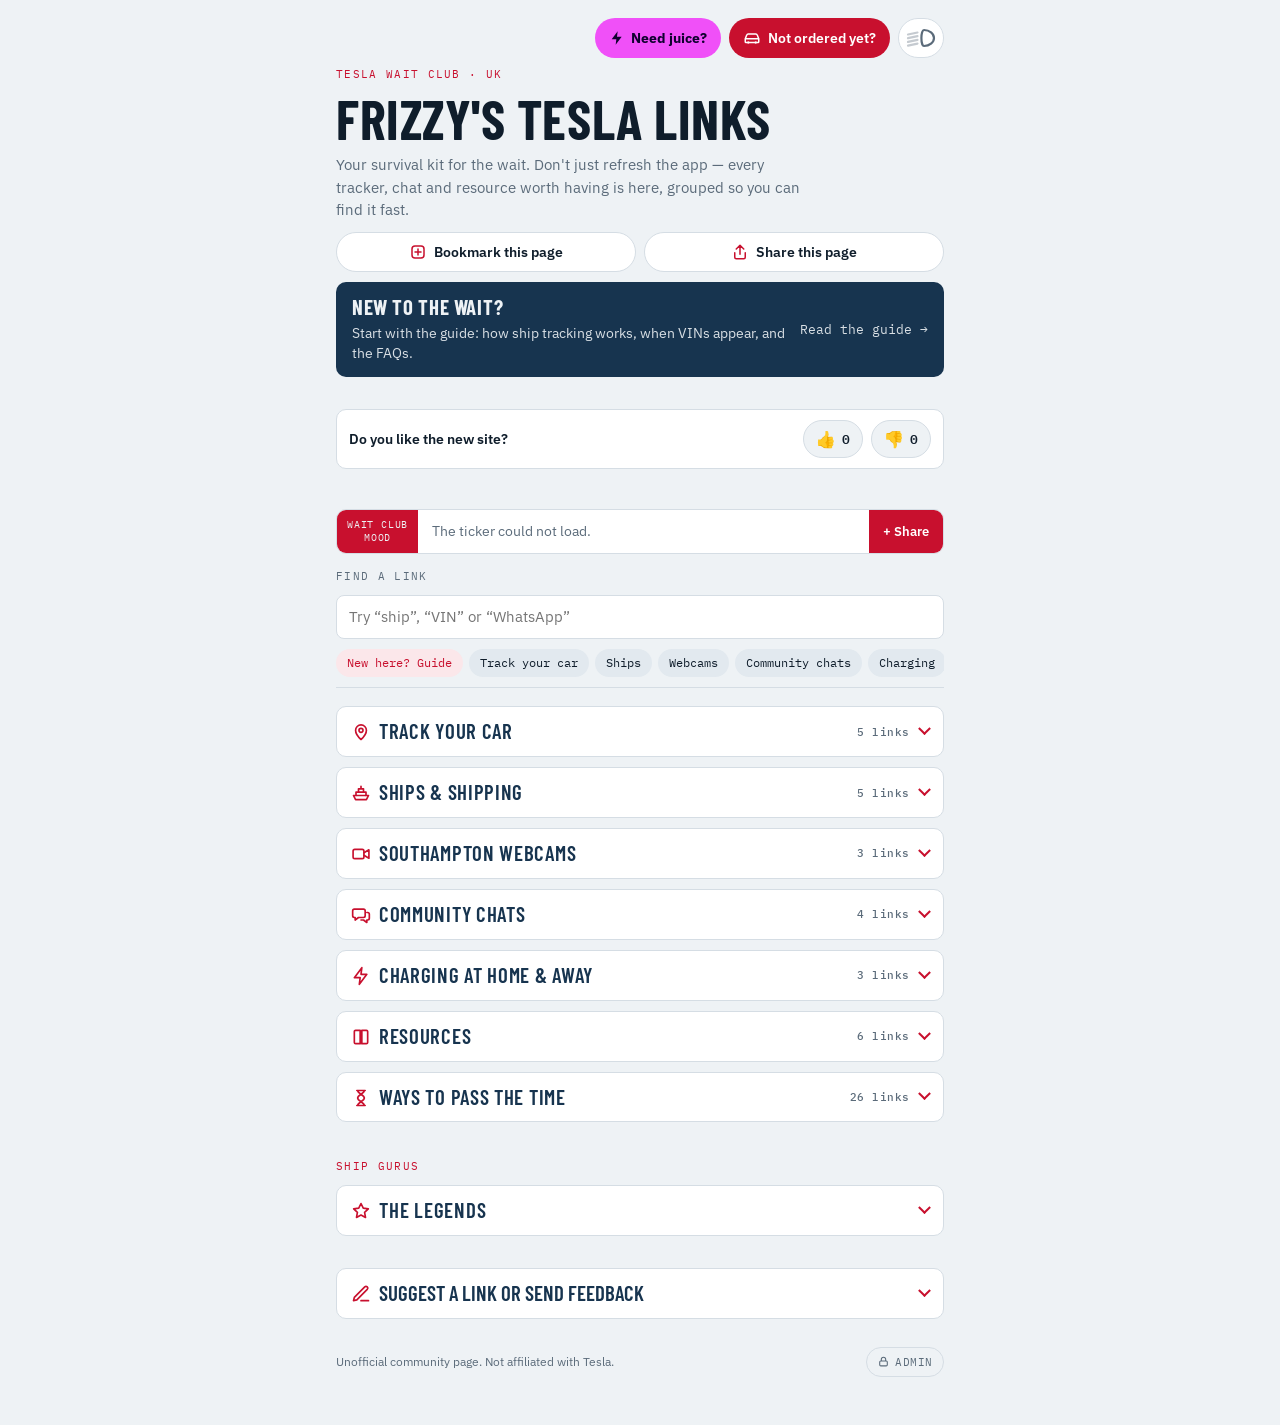
==== commit 198f3939: "Show visitors today in site stats Co-Authored-By: Claude Opus 5.5 <noreply@anthropic.com> Claude-Ses" ====
--- a/index.html
+++ b/index.html
@@ -187,10 +187,11 @@
   <section class="stats" id="stats" aria-label="Site stats">
     <h2 class="sub">Site stats</h2>
     <dl class="stat-grid">
-      <div class="stat"><dt>Visitors</dt><dd><span class="stat-n" id="st-v-total">–</span><span class="stat-when">since Oct 2026</span></dd></div>
-      <div class="stat"><dt>Visitors</dt><dd><span class="stat-n" id="st-v-week">–</span><span class="stat-when">last 7 days</span></dd></div>
-      <div class="stat"><dt>Link clicks</dt><dd><span class="stat-n" id="st-c-total">–</span><span class="stat-when">since Oct 2026</span></dd></div>
-      <div class="stat"><dt>Link clicks</dt><dd><span class="stat-n" id="st-c-week">–</span><span class="stat-when">last 7 days</span></dd></div>
+      <div class="stat third"><dt>Visitors</dt><dd><span class="stat-n" id="st-v-today">–</span><span class="stat-when">today</span></dd></div>
+      <div class="stat third"><dt>Visitors</dt><dd><span class="stat-n" id="st-v-week">–</span><span class="stat-when">last 7 days</span></dd></div>
+      <div class="stat third"><dt>Visitors</dt><dd><span class="stat-n" id="st-v-total">–</span><span class="stat-when">since Oct 2026</span></dd></div>
+      <div class="stat half"><dt>Link clicks</dt><dd><span class="stat-n" id="st-c-week">–</span><span class="stat-when">last 7 days</span></dd></div>
+      <div class="stat half"><dt>Link clicks</dt><dd><span class="stat-n" id="st-c-total">–</span><span class="stat-when">since Oct 2026</span></dd></div>
     </dl>
   </section>
 
--- a/styles.css
+++ b/styles.css
@@ -306,8 +306,10 @@
 /* Site stats */
 .stats { margin-top: 26px; }
 .stats .sub { margin: 0 0 8px; }
-.stat-grid { display: grid; grid-template-columns: repeat(4, minmax(0, 1fr)); gap: 8px; margin: 0; }
-@media (max-width: 520px) { .stat-grid { grid-template-columns: repeat(2, minmax(0, 1fr)); } }
+.stat-grid { display: grid; grid-template-columns: repeat(6, minmax(0, 1fr)); gap: 8px; margin: 0; }
+.stat.third { grid-column: span 2; }
+.stat.half { grid-column: span 3; }
+@media (max-width: 420px) { .stat-n { font-size: 1.55rem; } .stat { padding: 9px 10px; } }
 .stat { background: var(--surface); border: 1px solid var(--line); border-radius: 10px; padding: 10px 12px; display: grid; gap: 2px; min-width: 0; }
 .stat dt { font-family: var(--font-mono); font-size: 10.5px; letter-spacing: .08em; text-transform: uppercase; color: var(--muted); }
 .stat dd { margin: 0; display: grid; gap: 1px; }
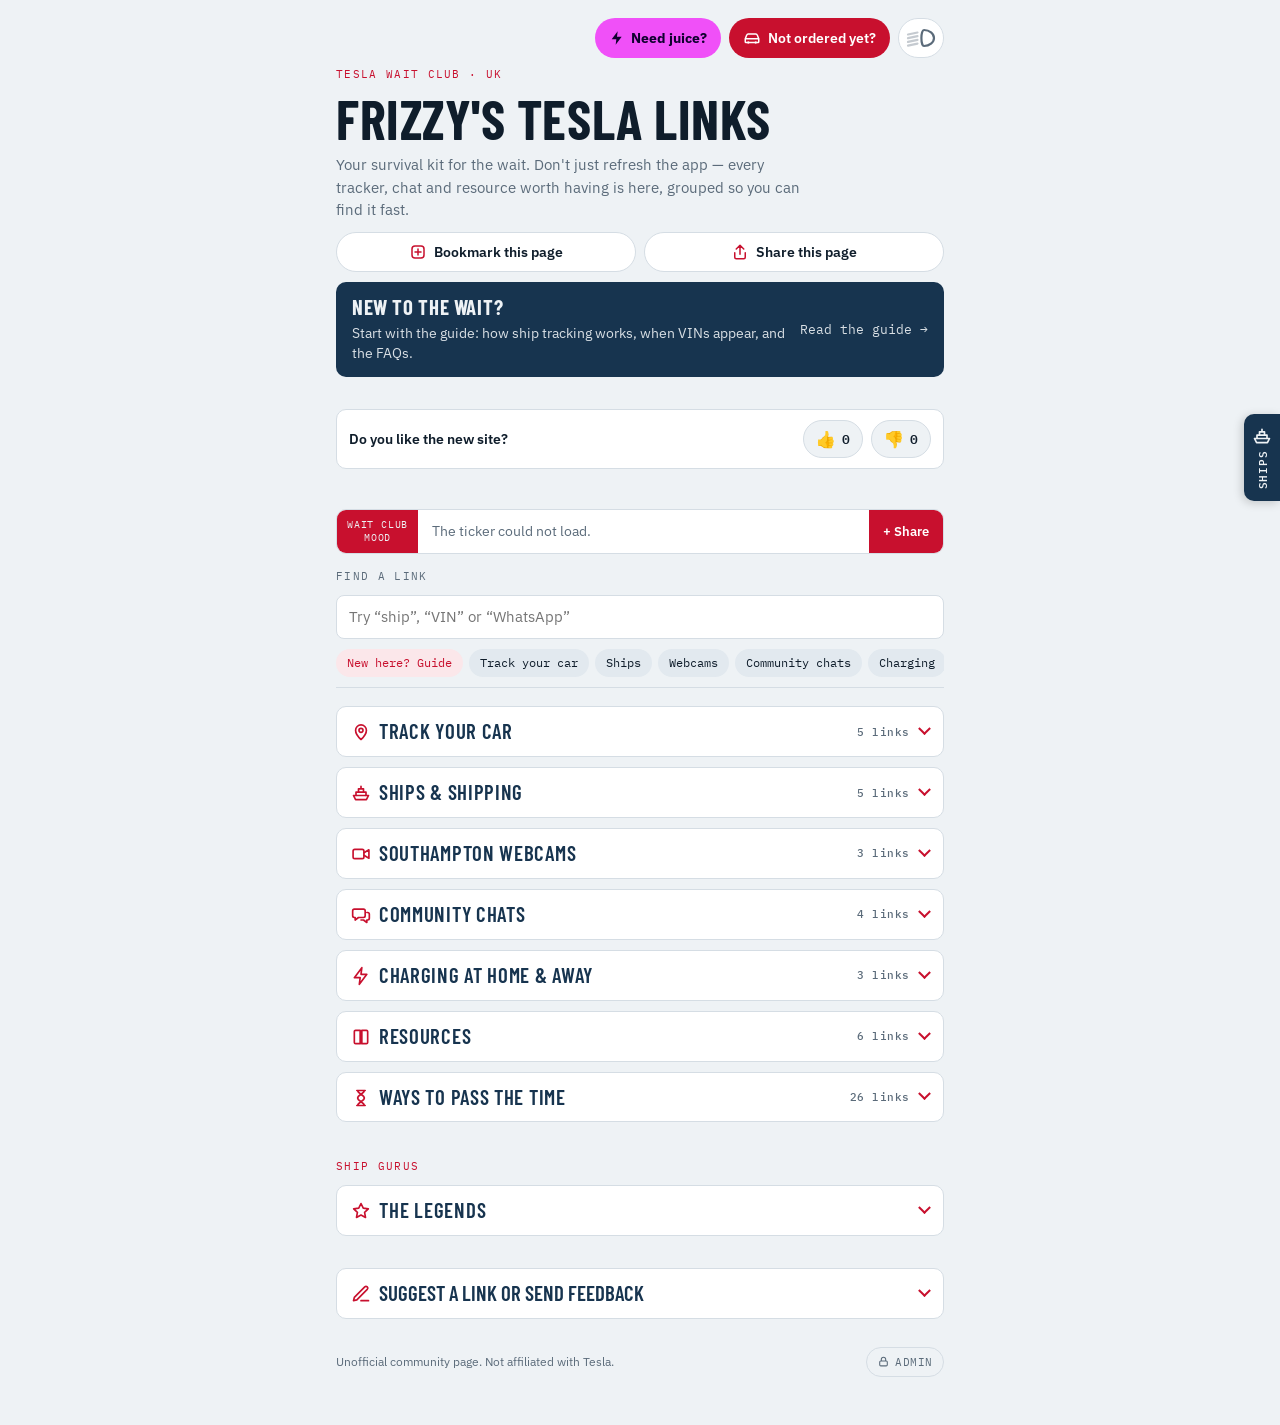
==== commit 3aa1bf4f: "Add a pull-out drawer with Tesla Ships live positions A 'Ships' tab on the right edge opens a drawer" ====
--- a/index.html
+++ b/index.html
@@ -195,6 +195,25 @@
     </dl>
   </section>
 
+  <button type="button" class="ships-tab" id="ships-tab" aria-controls="ships-drawer" aria-expanded="false">
+    <svg viewBox="0 0 24 24" aria-hidden="true"><path d="M3 15h18l-2.5 5h-13z" fill="none" stroke="currentColor" stroke-width="2" stroke-linejoin="round"/><path d="M6 15v-4h12v4M9 11V7h6v4M12 7V4" fill="none" stroke="currentColor" stroke-width="2" stroke-linecap="round" stroke-linejoin="round"/></svg>
+    <span>Ships</span>
+  </button>
+  <div class="ships-scrim" id="ships-scrim" hidden></div>
+  <aside class="ships-drawer" id="ships-drawer" aria-label="Live Tesla ship positions" aria-hidden="true">
+    <div class="ships-head">
+      <div>
+        <strong>Live ship positions</strong>
+        <span>From Tesla Ships by bluemanos</span>
+      </div>
+      <div class="ships-actions">
+        <a data-id="tesla-propl-eu" href="https://tesla.propl.eu/" target="_blank" rel="noopener">Open full site ↗</a>
+        <button type="button" id="ships-close" aria-label="Close ship positions">✕</button>
+      </div>
+    </div>
+    <div class="ships-body" id="ships-body"><p class="ships-msg">Loading the ship map…</p></div>
+  </aside>
+
   <footer><span>Unofficial community page. Not affiliated with Tesla.</span><a class="admin-link" href="/admin"><svg viewBox="0 0 24 24" aria-hidden="true"><rect x="5" y="11" width="14" height="9" rx="2" fill="none" stroke="currentColor" stroke-width="2"/><path d="M8 11V8a4 4 0 0 1 8 0v3" fill="none" stroke="currentColor" stroke-width="2"/></svg>Admin</a></footer>
 </div>
 <script src="/share.js" defer></script>
--- a/styles.css
+++ b/styles.css
@@ -351,3 +351,25 @@
 .vote-thanks:empty { display: none; }
 @media (prefers-reduced-motion: reduce) { .vote-btn.pop { animation: none; } }
 .vote-thanks a { color: var(--accent); font-weight: 600; }
+
+/* Pull-out ship positions */
+.ships-tab { position: fixed; right: 0; top: 46%; z-index: 40; display: flex; flex-direction: column; align-items: center; gap: 4px; padding: 12px 8px; border-radius: 10px 0 0 10px; background: var(--harbour); color: var(--bg); font-family: var(--font-mono); font-size: 11px; letter-spacing: .08em; text-transform: uppercase; box-shadow: -2px 2px 10px rgba(0,0,0,.18); }
+.ships-tab svg { width: 20px; height: 20px; }
+.ships-tab span { writing-mode: vertical-rl; transform: rotate(180deg); }
+.ships-tab:focus-visible { outline: 2px solid var(--accent); outline-offset: 2px; }
+.ships-scrim { position: fixed; inset: 0; z-index: 44; background: rgba(5, 12, 20, .45); }
+.ships-drawer { position: fixed; top: 0; right: 0; bottom: 0; z-index: 45; width: min(560px, 94vw); display: flex; flex-direction: column; background: var(--surface); border-left: 1px solid var(--line); box-shadow: -8px 0 30px rgba(0,0,0,.25); transform: translateX(105%); visibility: hidden; transition: transform .25s ease, visibility 0s .25s; padding-top: env(safe-area-inset-top, 0px); padding-bottom: env(safe-area-inset-bottom, 0px); }
+.ships-drawer.open { transform: none; visibility: visible; transition: transform .25s ease; }
+.ships-head { display: flex; justify-content: space-between; align-items: center; gap: 10px; padding: 12px 14px; border-bottom: 1px solid var(--line); }
+.ships-head strong { display: block; font-family: var(--font-display); font-size: 1.2rem; text-transform: uppercase; letter-spacing: .03em; color: var(--harbour); }
+.ships-head span { font-size: 12px; color: var(--muted); }
+.ships-actions { display: flex; align-items: center; gap: 8px; }
+.ships-actions a { font-size: 13px; font-weight: 600; color: var(--accent); text-decoration: none; white-space: nowrap; }
+.ships-actions button { background: var(--chip); color: var(--ink); border-radius: 999px; width: 34px; height: 34px; padding: 0; font-size: 14px; }
+.ships-body { flex: 1; min-height: 0; display: flex; }
+.ships-body iframe { flex: 1; width: 100%; border: 0; background: #fff; }
+.ships-msg { margin: auto; color: var(--muted); }
+.ships-fallback { margin: auto; padding: 20px; display: grid; gap: 12px; justify-items: center; text-align: center; max-width: 34ch; }
+.ships-fallback p { margin: 0; color: var(--muted); }
+html.drawer-open, html.drawer-open body { overflow: hidden; }
+@media (prefers-reduced-motion: reduce) { .ships-drawer, .ships-drawer.open { transition: none; } }
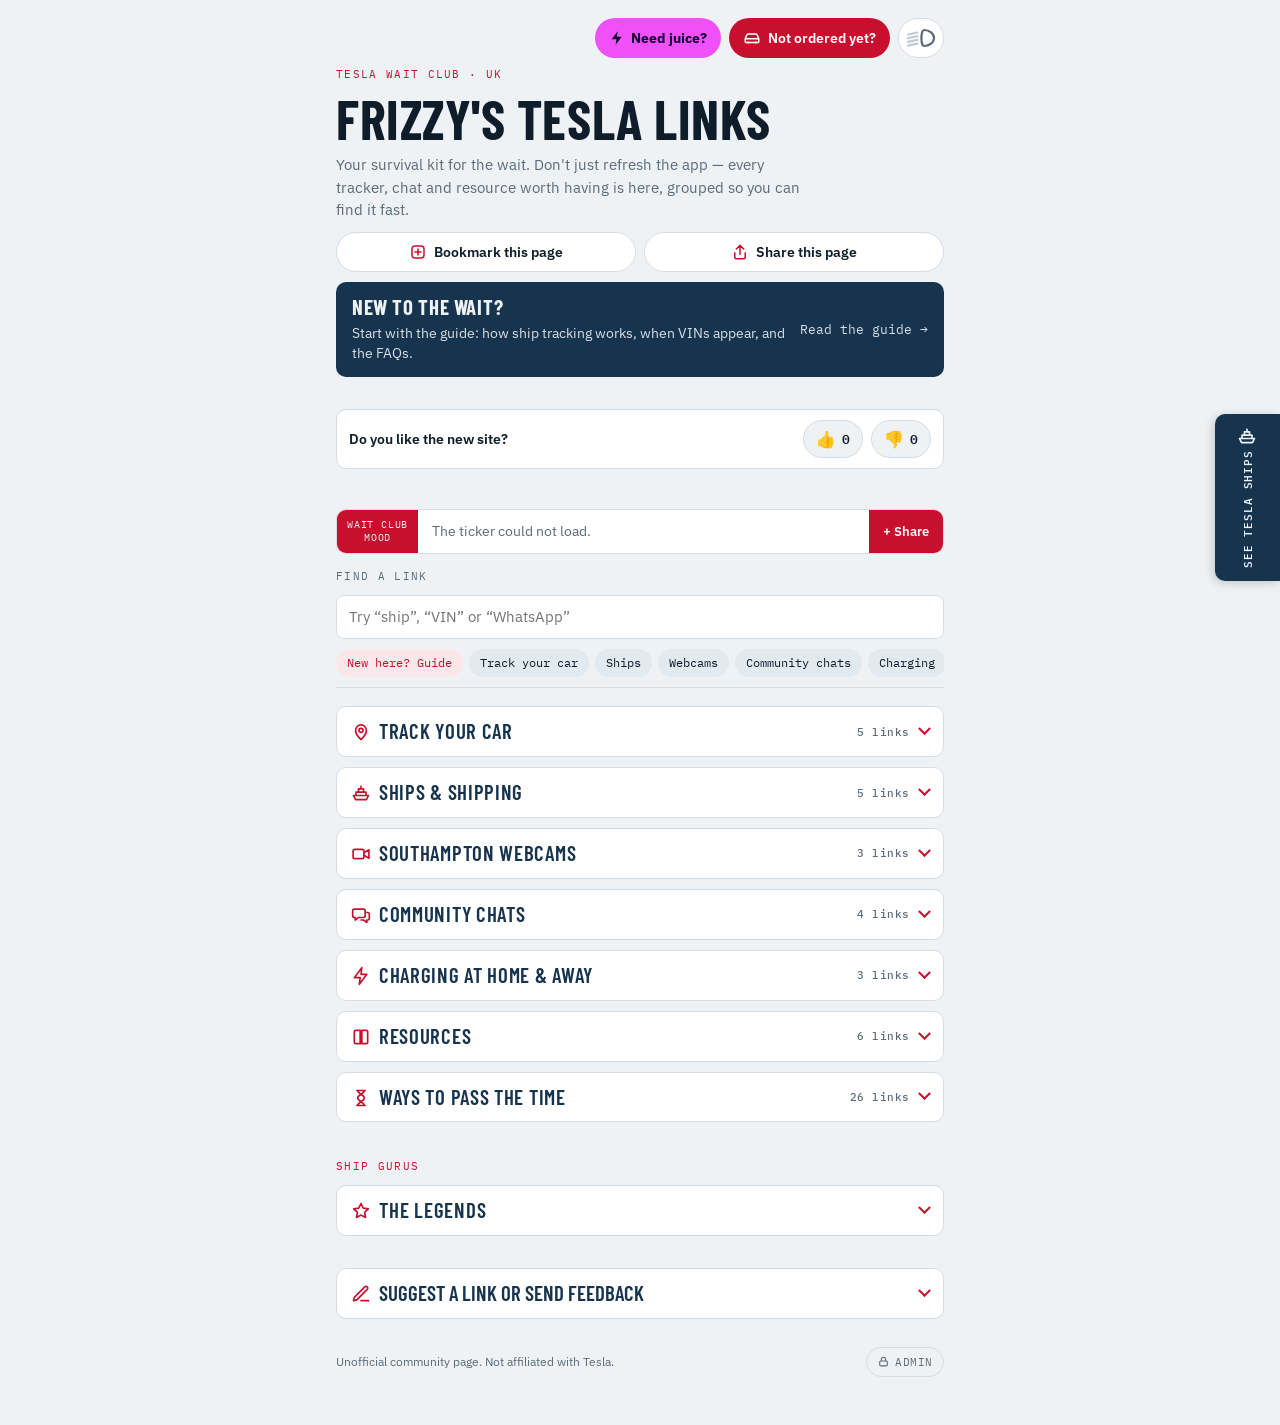
==== commit 8df1b61f: "Rename the ships pull-out tab to 'See Tesla Ships' Co-Authored-By: Claude Opus 5.5 <noreply@anthropi" ====
--- a/index.html
+++ b/index.html
@@ -197,7 +197,7 @@
 
   <button type="button" class="ships-tab" id="ships-tab" aria-controls="ships-drawer" aria-expanded="false">
     <svg viewBox="0 0 24 24" aria-hidden="true"><path d="M3 15h18l-2.5 5h-13z" fill="none" stroke="currentColor" stroke-width="2" stroke-linejoin="round"/><path d="M6 15v-4h12v4M9 11V7h6v4M12 7V4" fill="none" stroke="currentColor" stroke-width="2" stroke-linecap="round" stroke-linejoin="round"/></svg>
-    <span>Ships</span>
+    <span>See Tesla Ships</span>
   </button>
   <div class="ships-scrim" id="ships-scrim" hidden></div>
   <aside class="ships-drawer" id="ships-drawer" aria-label="Live Tesla ship positions" aria-hidden="true">
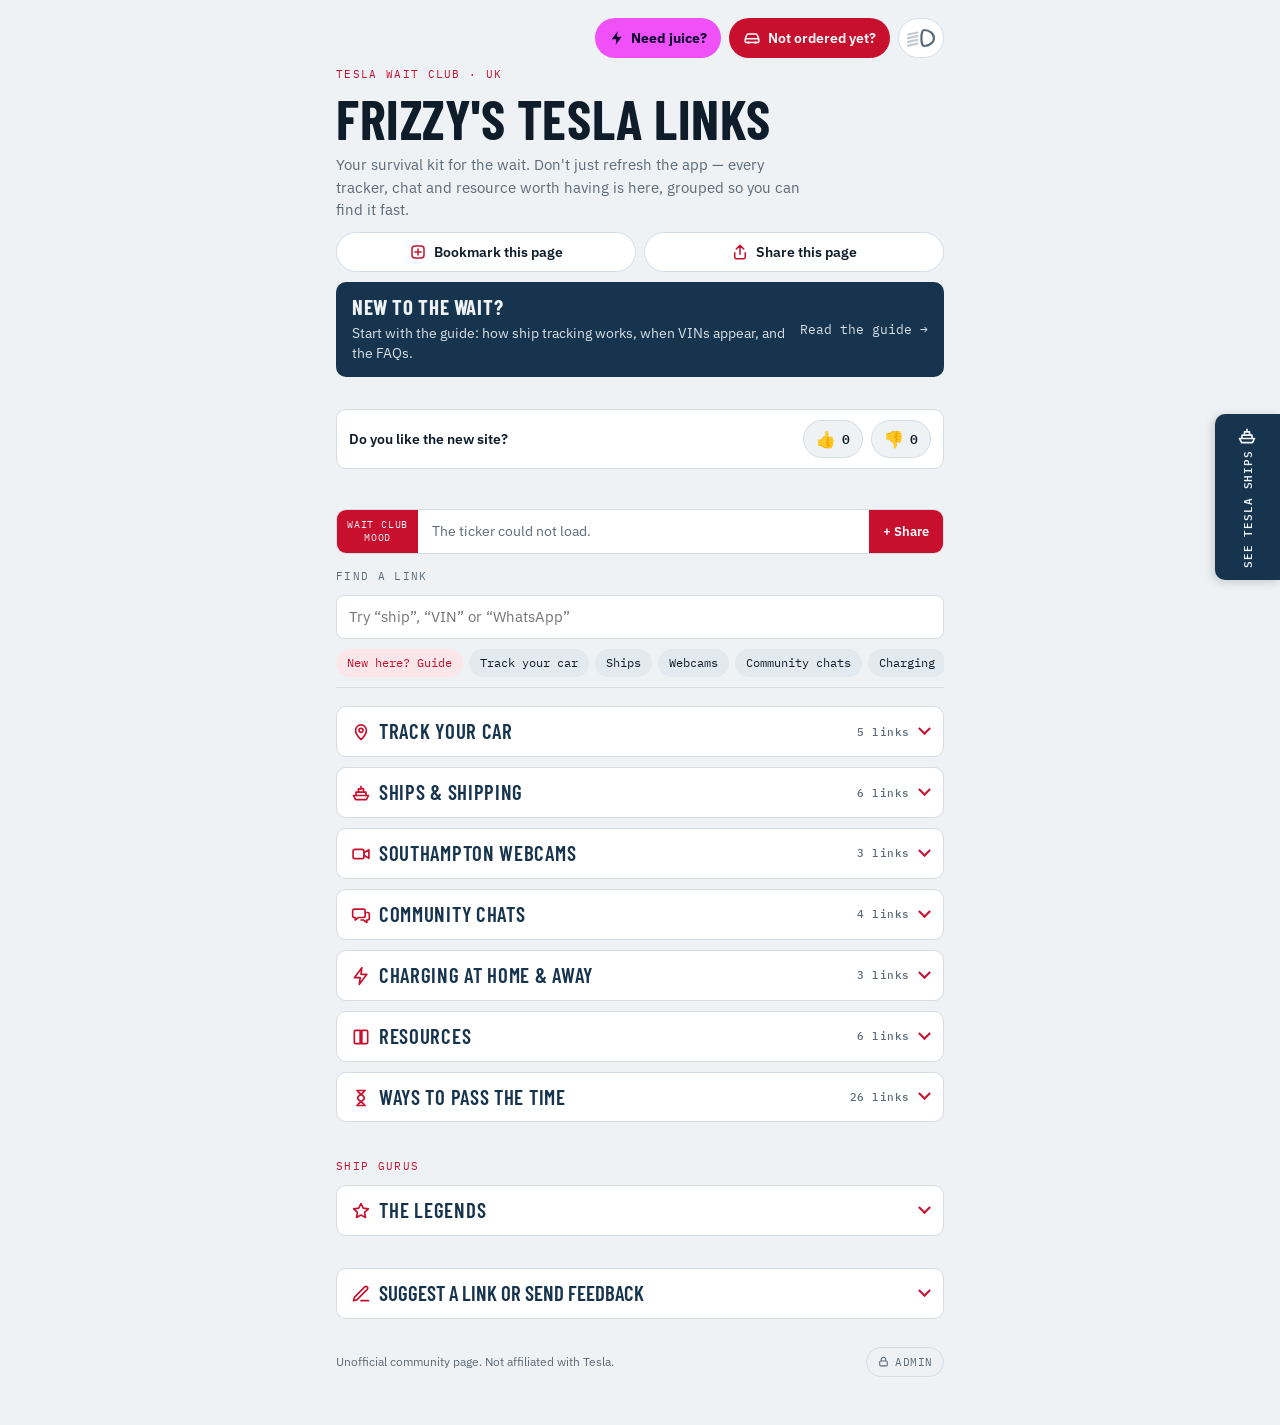
==== commit 5f83ff84: "Add YATST ship tracker and a 'Just added' box for new links Links now carry an 'added' date (set aut" ====
--- a/index.html
+++ b/index.html
@@ -84,6 +84,11 @@
     </form>
   </section>
 
+  <section class="newlinks" id="newlinks" hidden aria-labelledby="newlinks-h">
+    <h2 id="newlinks-h"><span class="new-badge">New</span> Just added</h2>
+    <ul class="links" id="newlinks-list"></ul>
+  </section>
+
   <div class="toolbar">
     <label for="q" class="eyebrow" style="color:var(--muted)">Find a link</label>
     <input id="q" class="search" type="search" placeholder="Try “ship”, “VIN” or “WhatsApp”" autocomplete="off">
@@ -187,8 +192,8 @@
   <section class="stats" id="stats" aria-label="Site stats">
     <h2 class="sub">Site stats</h2>
     <dl class="stat-grid">
-      <div class="stat third"><dt>Visitors</dt><dd><span class="stat-n" id="st-v-today">–</span><span class="stat-when">today</span></dd></div>
-      <div class="stat third"><dt>Visitors</dt><dd><span class="stat-n" id="st-v-week">–</span><span class="stat-when">last 7 days</span></dd></div>
+      <div class="stat third"><dt>Visitors</dt><dd><span class="stat-n" id="st-v-today">–</span><span class="stat-when">today <span class="trend" id="st-v-today-t"></span></span></dd></div>
+      <div class="stat third"><dt>Visitors</dt><dd><span class="stat-n" id="st-v-week">–</span><span class="stat-when">last 7 days <span class="trend" id="st-v-week-t"></span></span></dd></div>
       <div class="stat third"><dt>Visitors</dt><dd><span class="stat-n" id="st-v-total">–</span><span class="stat-when">since Oct 2026</span></dd></div>
       <div class="stat half"><dt>Link clicks</dt><dd><span class="stat-n" id="st-c-week">–</span><span class="stat-when">last 7 days</span></dd></div>
       <div class="stat half"><dt>Link clicks</dt><dd><span class="stat-n" id="st-c-total">–</span><span class="stat-when">since Oct 2026</span></dd></div>
--- a/styles.css
+++ b/styles.css
@@ -11,6 +11,8 @@
   --chip: #e2e9ef;
   --beam: #e8a400;
   --octo: #f050f8;
+  --up: #1d7a47;
+  --down: #c8102e;
   --octo-ink: #100030;
   --font-display: "Barlow Condensed", "Arial Narrow", sans-serif;
   --font-body: "IBM Plex Sans", system-ui, -apple-system, "Segoe UI", sans-serif;
@@ -19,13 +21,13 @@
 @media (prefers-color-scheme: dark) {
   :root:not([data-theme="light"]) {
     --bg: #0b141d; --surface: #13202c; --ink: #e7eef4; --muted: #93a4b4;
-    --line: #22344a; --accent: #ff4d5e; --accent-soft: #3a1820; --harbour: #8fb7da; --chip: #1c2d3d; --beam: #ffd34d;
+    --line: #22344a; --accent: #ff4d5e; --accent-soft: #3a1820; --harbour: #8fb7da; --chip: #1c2d3d; --beam: #ffd34d; --up: #5fd08f; --down: #ff5d6c;
     color-scheme: dark;
   }
 }
 :root[data-theme="dark"] {
   --bg: #0b141d; --surface: #13202c; --ink: #e7eef4; --muted: #93a4b4;
-  --line: #22344a; --accent: #ff4d5e; --accent-soft: #3a1820; --harbour: #8fb7da; --chip: #1c2d3d; --beam: #ffd34d;
+  --line: #22344a; --accent: #ff4d5e; --accent-soft: #3a1820; --harbour: #8fb7da; --chip: #1c2d3d; --beam: #ffd34d; --up: #5fd08f; --down: #ff5d6c;
   color-scheme: dark;
 }
 * { box-sizing: border-box; }
@@ -373,3 +375,14 @@
 .ships-fallback p { margin: 0; color: var(--muted); }
 html.drawer-open, html.drawer-open body { overflow: hidden; }
 @media (prefers-reduced-motion: reduce) { .ships-drawer, .ships-drawer.open { transition: none; } }
+
+/* Visitor trend arrows */
+.trend { display: inline-block; margin-left: 4px; font-family: var(--font-mono); font-size: 11px; font-weight: 500; white-space: nowrap; font-variant-numeric: tabular-nums; }
+.trend.up { color: var(--up); } .trend.down { color: var(--down); } .trend.flat { color: var(--muted); }
+.trend:empty { display: none; }
+
+/* "Just added" box */
+.newlinks { margin-top: 14px; padding: 12px; border: 2px solid var(--accent); border-radius: 12px; background: var(--accent-soft); }
+.newlinks h2 { display: flex; align-items: center; gap: 8px; margin: 0 0 10px; font-family: var(--font-display); font-size: 1.3rem; text-transform: uppercase; letter-spacing: .03em; color: var(--harbour); }
+.new-badge { font-family: var(--font-mono); font-size: 10.5px; letter-spacing: .1em; color: #fff; background: var(--accent); border-radius: 999px; padding: 3px 8px; }
+.new-meta { font-family: var(--font-mono); font-size: 11px; color: var(--accent) !important; }
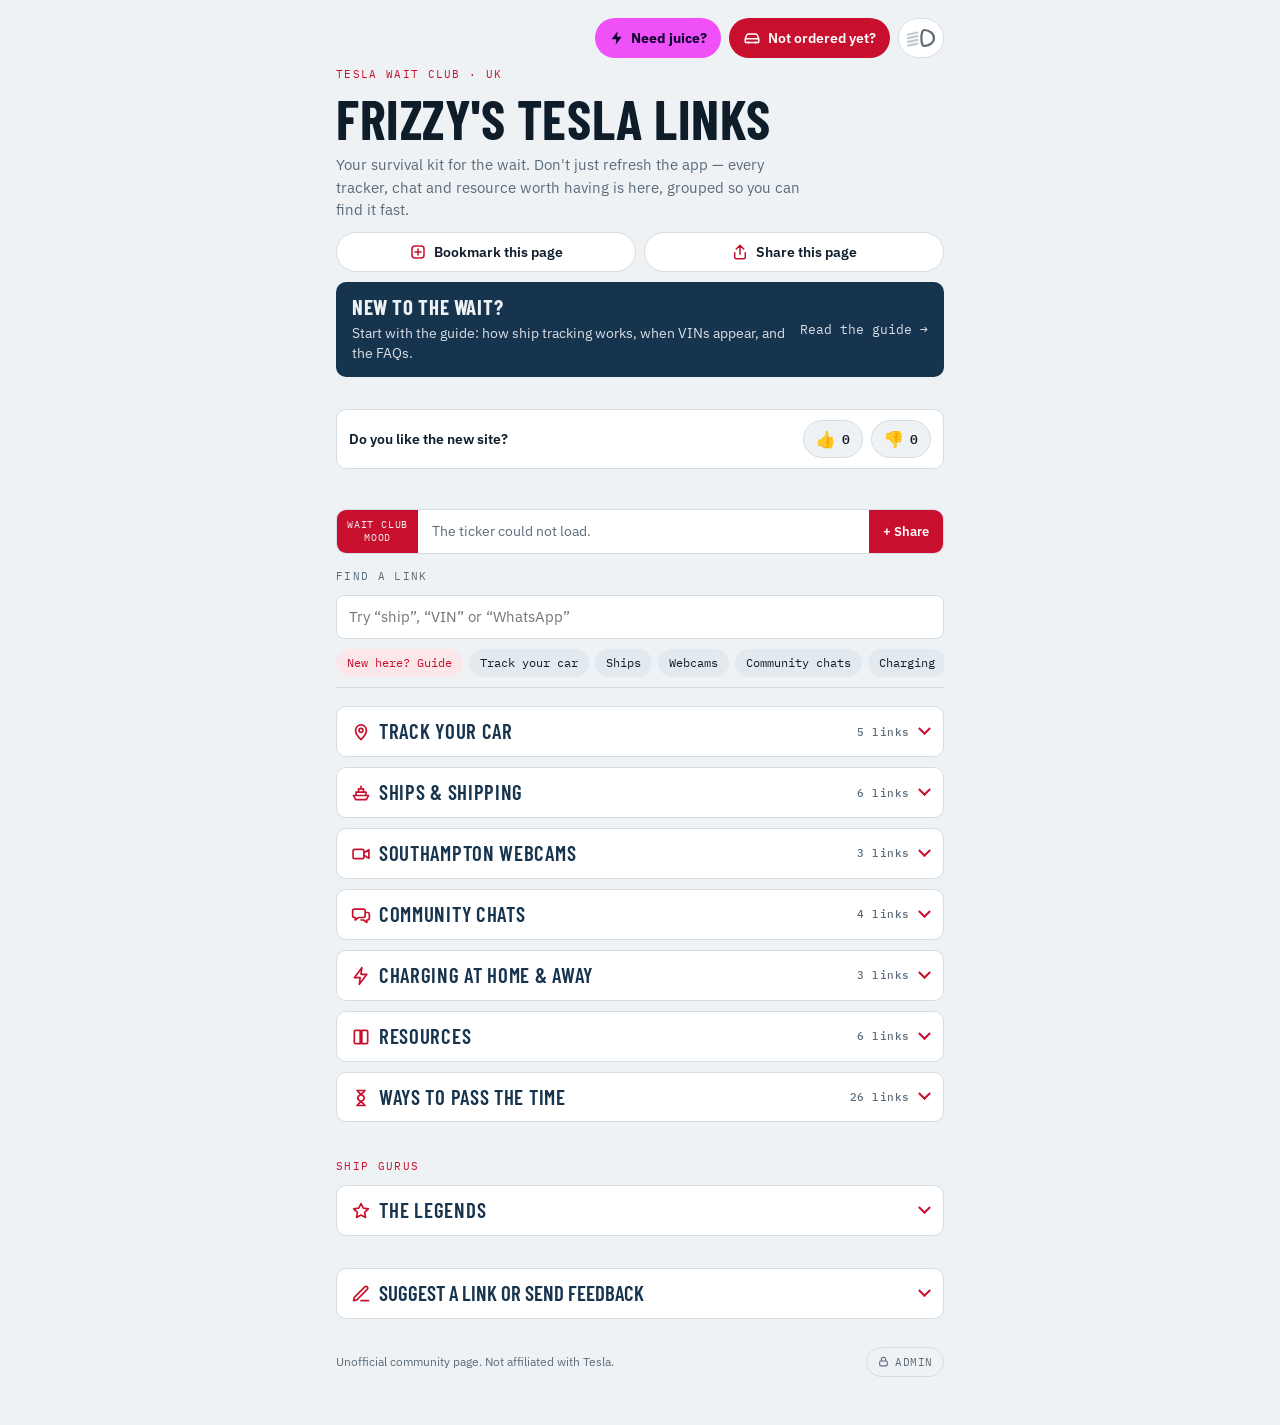
==== commit 2082651f: "Remove the pull-out Tesla Ships tab" ====
--- a/index.html
+++ b/index.html
@@ -200,25 +200,6 @@
     </dl>
   </section>
 
-  <button type="button" class="ships-tab" id="ships-tab" aria-controls="ships-drawer" aria-expanded="false">
-    <svg viewBox="0 0 24 24" aria-hidden="true"><path d="M3 15h18l-2.5 5h-13z" fill="none" stroke="currentColor" stroke-width="2" stroke-linejoin="round"/><path d="M6 15v-4h12v4M9 11V7h6v4M12 7V4" fill="none" stroke="currentColor" stroke-width="2" stroke-linecap="round" stroke-linejoin="round"/></svg>
-    <span>See Tesla Ships</span>
-  </button>
-  <div class="ships-scrim" id="ships-scrim" hidden></div>
-  <aside class="ships-drawer" id="ships-drawer" aria-label="Live Tesla ship positions" aria-hidden="true">
-    <div class="ships-head">
-      <div>
-        <strong>Live ship positions</strong>
-        <span>From Tesla Ships by bluemanos</span>
-      </div>
-      <div class="ships-actions">
-        <a data-id="tesla-propl-eu" href="https://tesla.propl.eu/" target="_blank" rel="noopener">Open full site ↗</a>
-        <button type="button" id="ships-close" aria-label="Close ship positions">✕</button>
-      </div>
-    </div>
-    <div class="ships-body" id="ships-body"><p class="ships-msg">Loading the ship map…</p></div>
-  </aside>
-
   <footer><span>Unofficial community page. Not affiliated with Tesla.</span><a class="admin-link" href="/admin"><svg viewBox="0 0 24 24" aria-hidden="true"><rect x="5" y="11" width="14" height="9" rx="2" fill="none" stroke="currentColor" stroke-width="2"/><path d="M8 11V8a4 4 0 0 1 8 0v3" fill="none" stroke="currentColor" stroke-width="2"/></svg>Admin</a></footer>
 </div>
 <script src="/share.js" defer></script>
--- a/styles.css
+++ b/styles.css
@@ -11,6 +11,8 @@
   --chip: #e2e9ef;
   --beam: #e8a400;
   --octo: #f050f8;
+  --gold: #b8860b;
+  --gold-soft: #fff4cc;
   --up: #1d7a47;
   --down: #c8102e;
   --octo-ink: #100030;
@@ -21,13 +23,13 @@
 @media (prefers-color-scheme: dark) {
   :root:not([data-theme="light"]) {
     --bg: #0b141d; --surface: #13202c; --ink: #e7eef4; --muted: #93a4b4;
-    --line: #22344a; --accent: #ff4d5e; --accent-soft: #3a1820; --harbour: #8fb7da; --chip: #1c2d3d; --beam: #ffd34d; --up: #5fd08f; --down: #ff5d6c;
+    --line: #22344a; --accent: #ff4d5e; --accent-soft: #3a1820; --harbour: #8fb7da; --chip: #1c2d3d; --beam: #ffd34d; --up: #5fd08f; --down: #ff5d6c; --gold: #ffcf4a; --gold-soft: #3a2f0e;
     color-scheme: dark;
   }
 }
 :root[data-theme="dark"] {
   --bg: #0b141d; --surface: #13202c; --ink: #e7eef4; --muted: #93a4b4;
-  --line: #22344a; --accent: #ff4d5e; --accent-soft: #3a1820; --harbour: #8fb7da; --chip: #1c2d3d; --beam: #ffd34d; --up: #5fd08f; --down: #ff5d6c;
+  --line: #22344a; --accent: #ff4d5e; --accent-soft: #3a1820; --harbour: #8fb7da; --chip: #1c2d3d; --beam: #ffd34d; --up: #5fd08f; --down: #ff5d6c; --gold: #ffcf4a; --gold-soft: #3a2f0e;
   color-scheme: dark;
 }
 * { box-sizing: border-box; }
@@ -354,28 +356,6 @@
 @media (prefers-reduced-motion: reduce) { .vote-btn.pop { animation: none; } }
 .vote-thanks a { color: var(--accent); font-weight: 600; }
 
-/* Pull-out ship positions */
-.ships-tab { position: fixed; right: 0; top: 46%; z-index: 40; display: flex; flex-direction: column; align-items: center; gap: 4px; padding: 12px 8px; border-radius: 10px 0 0 10px; background: var(--harbour); color: var(--bg); font-family: var(--font-mono); font-size: 11px; letter-spacing: .08em; text-transform: uppercase; box-shadow: -2px 2px 10px rgba(0,0,0,.18); }
-.ships-tab svg { width: 20px; height: 20px; }
-.ships-tab span { writing-mode: vertical-rl; transform: rotate(180deg); }
-.ships-tab:focus-visible { outline: 2px solid var(--accent); outline-offset: 2px; }
-.ships-scrim { position: fixed; inset: 0; z-index: 44; background: rgba(5, 12, 20, .45); }
-.ships-drawer { position: fixed; top: 0; right: 0; bottom: 0; z-index: 45; width: min(560px, 94vw); display: flex; flex-direction: column; background: var(--surface); border-left: 1px solid var(--line); box-shadow: -8px 0 30px rgba(0,0,0,.25); transform: translateX(105%); visibility: hidden; transition: transform .25s ease, visibility 0s .25s; padding-top: env(safe-area-inset-top, 0px); padding-bottom: env(safe-area-inset-bottom, 0px); }
-.ships-drawer.open { transform: none; visibility: visible; transition: transform .25s ease; }
-.ships-head { display: flex; justify-content: space-between; align-items: center; gap: 10px; padding: 12px 14px; border-bottom: 1px solid var(--line); }
-.ships-head strong { display: block; font-family: var(--font-display); font-size: 1.2rem; text-transform: uppercase; letter-spacing: .03em; color: var(--harbour); }
-.ships-head span { font-size: 12px; color: var(--muted); }
-.ships-actions { display: flex; align-items: center; gap: 8px; }
-.ships-actions a { font-size: 13px; font-weight: 600; color: var(--accent); text-decoration: none; white-space: nowrap; }
-.ships-actions button { background: var(--chip); color: var(--ink); border-radius: 999px; width: 34px; height: 34px; padding: 0; font-size: 14px; }
-.ships-body { flex: 1; min-height: 0; display: flex; }
-.ships-body iframe { flex: 1; width: 100%; border: 0; background: #fff; }
-.ships-msg { margin: auto; color: var(--muted); }
-.ships-fallback { margin: auto; padding: 20px; display: grid; gap: 12px; justify-items: center; text-align: center; max-width: 34ch; }
-.ships-fallback p { margin: 0; color: var(--muted); }
-html.drawer-open, html.drawer-open body { overflow: hidden; }
-@media (prefers-reduced-motion: reduce) { .ships-drawer, .ships-drawer.open { transition: none; } }
-
 /* Visitor trend arrows */
 .trend { display: inline-block; margin-left: 4px; font-family: var(--font-mono); font-size: 11px; font-weight: 500; white-space: nowrap; font-variant-numeric: tabular-nums; }
 .trend.up { color: var(--up); } .trend.down { color: var(--down); } .trend.flat { color: var(--muted); }
@@ -386,3 +366,8 @@
 .newlinks h2 { display: flex; align-items: center; gap: 8px; margin: 0 0 10px; font-family: var(--font-display); font-size: 1.3rem; text-transform: uppercase; letter-spacing: .03em; color: var(--harbour); }
 .new-badge { font-family: var(--font-mono); font-size: 10.5px; letter-spacing: .1em; color: #fff; background: var(--accent); border-radius: 999px; padding: 3px 8px; }
 .new-meta { font-family: var(--font-mono); font-size: 11px; color: var(--accent) !important; }
+
+/* Gold "New" star on new links and their sections */
+.new-star { display: inline-flex; align-items: center; gap: 3px; vertical-align: 2px; padding: 1px 7px 1px 4px; border-radius: 999px; border: 1px solid var(--gold); background: var(--gold-soft); color: var(--gold); font-family: var(--font-mono); font-size: 10px; font-weight: 600; letter-spacing: .06em; text-transform: uppercase; line-height: 1.5; white-space: nowrap; }
+.new-star svg { width: 12px; height: 12px; fill: var(--gold); flex: none; }
+.fsec-title .new-star { vertical-align: 4px; margin-left: 4px; }
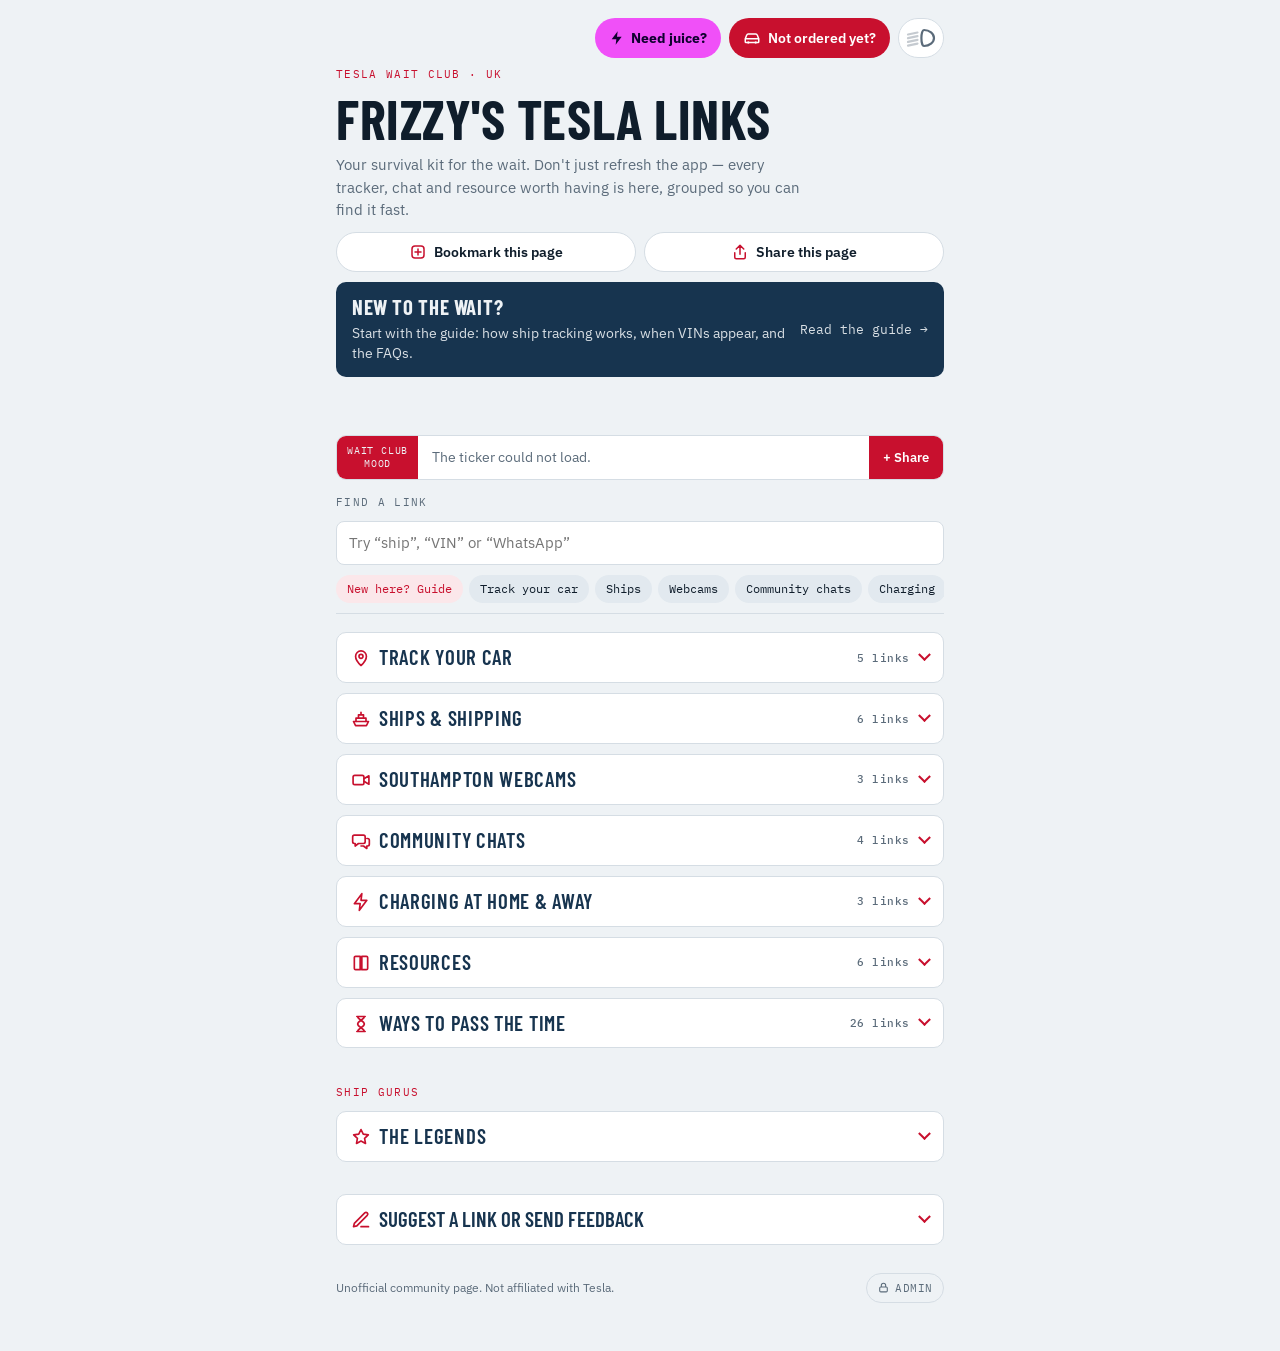
==== commit 4bd4d5f8: "Remove the 'Do you like the new site?' banner Co-Authored-By: Claude Opus 5.5 <noreply@anthropic.com" ====
--- a/index.html
+++ b/index.html
@@ -46,15 +46,6 @@
     <a class="newhere" href="/guide"><strong>New to the wait?</strong><span>Start with the guide: how ship tracking works, when VINs appear, and the FAQs.</span><span class="go">Read the guide →</span></a>
   </header>
 
-  <section class="vote" id="vote" aria-label="Do you like the new site?">
-    <span class="vote-q">Do you like the new site?</span>
-    <div class="vote-btns">
-      <button type="button" class="vote-btn" data-v="up" aria-label="Thumbs up"><span aria-hidden="true">👍</span><span class="vote-n" id="vote-up">0</span></button>
-      <button type="button" class="vote-btn" data-v="down" aria-label="Thumbs down"><span aria-hidden="true">👎</span><span class="vote-n" id="vote-down">0</span></button>
-    </div>
-    <span class="vote-thanks" id="vote-thanks" aria-live="polite"></span>
-  </section>
-
   <section class="mood" id="mood" aria-label="How the Wait Club is feeling">
     <div class="mood-bar">
       <span class="mood-label">Wait Club<br>mood</span>
--- a/styles.css
+++ b/styles.css
@@ -341,21 +341,6 @@
   .news-run[aria-hidden="true"] { display: none; }
 }
 
-/* Do you like the new site? */
-.vote { display: flex; align-items: center; flex-wrap: wrap; gap: 8px 12px; margin-top: 14px; padding: 10px 12px; background: var(--surface); border: 1px solid var(--line); border-radius: 10px; }
-.vote-q { font-weight: 600; font-size: 14px; }
-.vote-btns { display: flex; gap: 8px; margin-left: auto; }
-.vote-btn { display: inline-flex; align-items: center; gap: 6px; padding: 6px 12px; font-size: 16px; color: var(--ink); background: var(--bg); border: 1px solid var(--line); border-radius: 999px; }
-.vote-btn:hover { border-color: var(--harbour); }
-.vote-btn:focus-visible { outline: 2px solid var(--accent); outline-offset: 2px; }
-.vote-n { font-family: var(--font-mono); font-size: 13px; font-variant-numeric: tabular-nums; }
-.vote-btn.pop { animation: vote-pop .3s ease; }
-@keyframes vote-pop { 50% { transform: scale(1.15); } }
-.vote-thanks { flex-basis: 100%; font-size: 12.5px; color: var(--muted); }
-.vote-thanks:empty { display: none; }
-@media (prefers-reduced-motion: reduce) { .vote-btn.pop { animation: none; } }
-.vote-thanks a { color: var(--accent); font-weight: 600; }
-
 /* Visitor trend arrows */
 .trend { display: inline-block; margin-left: 4px; font-family: var(--font-mono); font-size: 11px; font-weight: 500; white-space: nowrap; font-variant-numeric: tabular-nums; }
 .trend.up { color: var(--up); } .trend.down { color: var(--down); } .trend.flat { color: var(--muted); }
